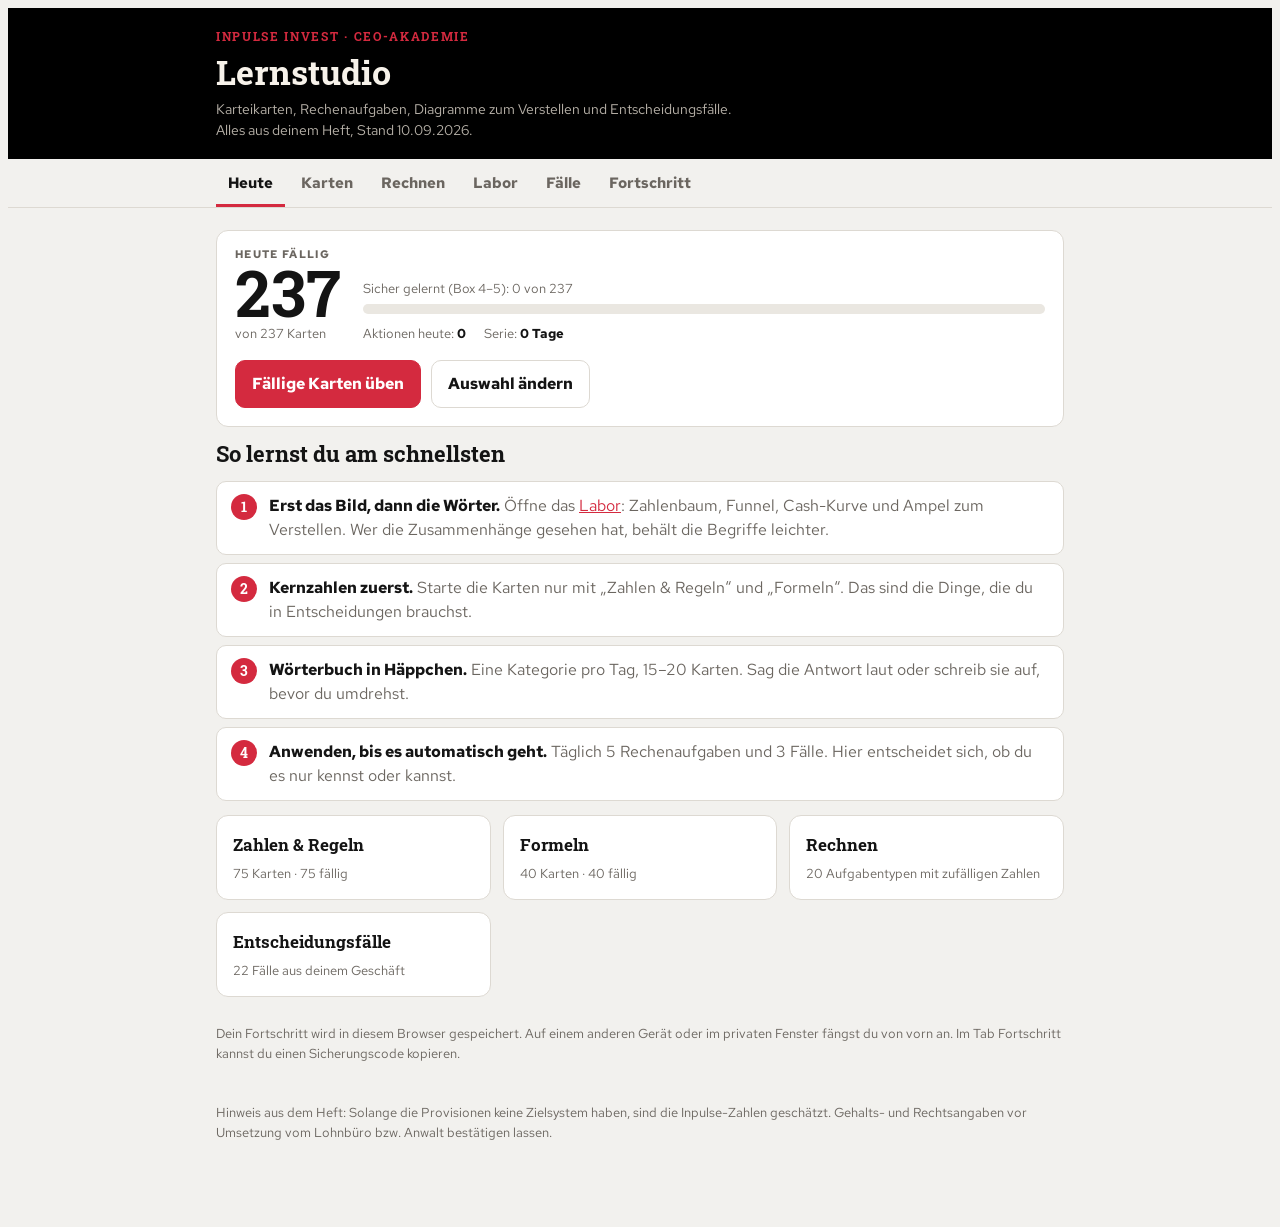
==== ceo-akademie-lernen/index.html @ afb80141 "CEO-Akademie: interaktives Lernstudio (Karteikarten, Rechentrainer, Labor, Fälle) Co-Authored-By: Cl" ====
<!doctype html><html lang="de"><head><meta charset="utf-8"><meta name="viewport" content="width=device-width,initial-scale=1,viewport-fit=cover"></head><body><title>CEO-Akademie Lernstudio</title>
<link rel="preconnect" href="https://fonts.googleapis.com">
<link rel="preconnect" href="https://fonts.gstatic.com" crossorigin>
<link rel="stylesheet" href="https://fonts.googleapis.com/css2?family=Red+Hat+Text:wght@400;500;700&family=Roboto+Slab:wght@600;700&family=JetBrains+Mono:wght@500&display=swap">
<style>
/* Layout: schwarzer Kopf wie das Heft, darunter eine klebende Tab-Leiste und eine schmale Arbeitsspalte; alles Lernen passiert in Karten, Rechenfeldern und Diagrammen. */
:root{
  --bg:#F2F1EE; --card:#FFFFFF; --ink:#141414; --mute:#6B6660; --line:#DDD9D2; --soft:#EAE7E1;
  --accent:#D42A3F; --on-accent:#FFFFFF;
  --good:#1E8A4B; --warn:#B27300; --bad:#C62828;
  --hdr:#000000; --hdr-ink:#F7F2EA;
  --c-a:#1B8A8F; --c-b:#7A5BC7; --c-c:#2F6FD0; --c-d:#D1731B; --c-e:#3E9B4F; --c-f:#B83280; --c-g:#A8841A; --c-h:#D42A3F;
  --display:"Roboto Slab",Georgia,serif; --body:"Red Hat Text",system-ui,-apple-system,"Segoe UI",sans-serif; --mono:"JetBrains Mono",ui-monospace,Menlo,Consolas,monospace;
}
@media (prefers-color-scheme:dark){:root:not([data-theme="light"]){
  --bg:#0E0E0F; --card:#1A1A1C; --ink:#F2EFEA; --mute:#A39D95; --line:#2F2E2C; --soft:#252523;
  --accent:#F0495C; --on-accent:#14080A; --good:#4CC983; --warn:#E3AE45; --bad:#F37070;
  --c-a:#4FC3C8; --c-b:#A48BEA; --c-c:#6C9EF0; --c-d:#EE9A4A; --c-e:#6FCB80; --c-f:#E067AE; --c-g:#D9B445; --c-h:#F0495C; color-scheme:dark}}
:root[data-theme="dark"]{
  --bg:#0E0E0F; --card:#1A1A1C; --ink:#F2EFEA; --mute:#A39D95; --line:#2F2E2C; --soft:#252523;
  --accent:#F0495C; --on-accent:#14080A; --good:#4CC983; --warn:#E3AE45; --bad:#F37070;
  --c-a:#4FC3C8; --c-b:#A48BEA; --c-c:#6C9EF0; --c-d:#EE9A4A; --c-e:#6FCB80; --c-f:#E067AE; --c-g:#D9B445; --c-h:#F0495C; color-scheme:dark}
*{box-sizing:border-box}
body{background:var(--bg);color:var(--ink);font:400 16px/1.5 var(--body);padding-inline:0}
button,input,select,textarea{font:inherit;color:inherit}
h1,h2,h3{font-family:var(--display);text-wrap:balance;margin:0;line-height:1.2}
.wrap{width:100%;max-width:880px;margin-inline:auto;padding-inline:16px}
header.top{background:var(--hdr);color:var(--hdr-ink);padding-block:22px 18px}
.eyebrow{font:700 12px/1 var(--display);letter-spacing:.14em;text-transform:uppercase;color:var(--accent)}
header.top h1{font-size:clamp(24px,5vw,34px);margin-top:10px;color:var(--hdr-ink)}
header.top p{margin:6px 0 0;color:#B9B3AA;font-size:14px;max-width:60ch}
nav.tabs{position:sticky;top:env(safe-area-inset-top,0px);z-index:5;background:var(--bg);border-bottom:1px solid var(--line)}
nav.tabs .wrap{display:flex;gap:4px;overflow-x:auto;scrollbar-width:none}
nav.tabs button{flex:0 0 auto;background:none;border:0;border-bottom:3px solid transparent;padding:13px 12px 10px;font-weight:700;font-size:15px;color:var(--mute);cursor:pointer}
nav.tabs button[aria-current="true"]{color:var(--ink);border-bottom-color:var(--accent)}
nav.tabs button:hover{color:var(--ink)}
main{padding-block:22px 64px;min-height:60vh}
:focus-visible{outline:3px solid var(--accent);outline-offset:2px;border-radius:6px}
.sec{display:flex;flex-direction:column;gap:14px}
.row{display:flex;flex-wrap:wrap;gap:10px;align-items:center}
.grow{flex:1 1 0;min-width:0}
.card{background:var(--card);border:1px solid var(--line);border-radius:12px;padding:18px}
.card.flat{background:transparent}
.h2{font-size:22px}.h3{font-size:17px}
.mute{color:var(--mute)} .small{font-size:13px}
.lbl{font:700 11px/1 var(--body);letter-spacing:.12em;text-transform:uppercase;color:var(--mute)}
.btn{border:1px solid var(--line);background:var(--card);border-radius:10px;padding:11px 16px;font-weight:700;cursor:pointer;min-height:44px}
.btn:hover{border-color:var(--ink)}
.btn.pri{background:var(--accent);border-color:var(--accent);color:var(--on-accent)}
.btn.pri:hover{filter:brightness(1.06)}
.btn.sm{padding:7px 12px;min-height:36px;font-size:14px}
.btn[disabled]{opacity:.45;cursor:not-allowed}
.chip{border:1.5px solid var(--line);background:var(--card);border-radius:999px;padding:6px 12px;font-size:14px;font-weight:500;cursor:pointer;display:inline-flex;gap:8px;align-items:center}
.chip[aria-pressed="true"]{border-color:var(--cat,var(--ink));background:color-mix(in srgb,var(--cat,var(--ink)) 13%,var(--card));font-weight:700}
.chip .dot{width:10px;height:10px;border-radius:50%;background:var(--cat,var(--mute))}
.chip small{color:var(--mute);font-weight:500}
.grid2{display:grid;grid-template-columns:repeat(auto-fit,minmax(240px,1fr));gap:12px}
.tile{display:flex;flex-direction:column;gap:6px;text-align:left;cursor:pointer;background:var(--card);border:1px solid var(--line);border-radius:12px;padding:16px}
.tile:hover{border-color:var(--ink)}
.tile b{font-family:var(--display);font-size:17px}
.big{font:700 clamp(40px,10vw,64px)/1 var(--display);font-variant-numeric:tabular-nums}
.bar{height:10px;border-radius:99px;background:var(--soft);overflow:hidden;display:flex}
.bar i{display:block;height:100%}
.pill{font:700 12px/1 var(--body);padding:5px 9px;border-radius:99px;background:color-mix(in srgb,var(--cat,var(--mute)) 16%,var(--card));color:var(--ink);border:1px solid color-mix(in srgb,var(--cat,var(--mute)) 55%,var(--card))}
.ok{color:var(--good)}.no{color:var(--bad)}.wa{color:var(--warn)}
/* Karteikarte */
.fc{--cat:var(--c-a);background:var(--card);border:1px solid var(--line);border-top:6px solid var(--cat);border-radius:12px;padding:20px 20px 22px;min-height:290px;display:flex;flex-direction:column;gap:14px;cursor:pointer;user-select:none}
.fc .front{font:700 clamp(24px,5.5vw,34px)/1.2 var(--display);text-wrap:balance;overflow-wrap:anywhere}
.fc .sub{color:var(--mute);font-size:14px;margin-top:-6px}
.fc .back{border-top:2px dashed var(--line);padding-top:14px;font-size:18px;overflow-wrap:anywhere}
.fc .back.mono{font-family:var(--mono);font-size:16px;line-height:1.7}
.fc .hint{margin-top:auto;color:var(--mute);font-size:13px}
.rate{display:grid;grid-template-columns:repeat(3,1fr);gap:10px}
.rate .btn{border-width:2px}
.rate .again{border-color:var(--bad)}.rate .hard{border-color:var(--warn)}.rate .good{border-color:var(--good)}
/* Rechnen */
.qbox{font-size:18px}
.ans{display:flex;gap:10px;flex-wrap:wrap}
.ans input{flex:1 1 140px;min-width:0;font:700 22px var(--mono);padding:10px 14px;border:2px solid var(--line);border-radius:10px;background:var(--card)}
.ans input:focus{border-color:var(--accent);outline:none}
.fb{border-radius:10px;padding:14px 16px;border:1.5px solid var(--line);background:var(--soft)}
.fb.good{border-color:var(--good)}.fb.bad{border-color:var(--bad)}
.steps{margin:8px 0 0;padding-left:20px;font-family:var(--mono);font-size:14px}
/* Labor */
.sl{display:grid;grid-template-columns:1fr auto;gap:2px 10px;align-items:baseline}
.sl .sl-l{font-size:14px;color:var(--mute)} .sl output{font:700 15px var(--mono)}
.sl input{grid-column:1/-1;width:100%;accent-color:var(--accent)}
.sliders{display:grid;grid-template-columns:repeat(auto-fit,minmax(220px,1fr));gap:14px 22px}
.frow{display:grid;grid-template-columns:110px 1fr;gap:10px;align-items:center;font-size:14px}
.frow .tr{background:var(--soft);border-radius:6px;height:30px;position:relative}
.frow .tr i{position:absolute;inset:0 auto 0 0;border-radius:6px;background:var(--accent);min-width:3px}
.frow .tr b{position:absolute;right:8px;top:50%;transform:translateY(-50%);font:700 14px var(--mono)}
.frow .tr b.in{color:var(--on-accent);right:auto;left:8px}
svg text{font-family:var(--body)}
.ax{fill:var(--mute);font-size:13px}.axb{fill:var(--ink);font-size:12px;font-weight:700}
.tree,.tree ul{list-style:none;margin:0;padding-left:18px;border-left:2px solid var(--line)}
.tree{border-left:0;padding-left:0}
.tree li{margin:8px 0}
.node{border:1.5px solid var(--line);background:var(--card);border-radius:8px;padding:6px 10px;font-weight:700;font-size:14px;cursor:pointer;text-align:left}
.node:hover,.node[aria-pressed="true"]{border-color:var(--accent)}
.node[aria-pressed="true"]{background:color-mix(in srgb,var(--accent) 12%,var(--card))}
.node small{color:var(--mute);font-weight:500}
.zones{position:relative;height:44px;border-radius:8px;overflow:hidden;display:flex}
.zones i{display:block;height:100%}
.mark{position:absolute;top:-4px;bottom:-4px;width:4px;background:var(--ink);border-radius:2px;transition:left .15s}
.scale{position:relative;height:20px;font-size:12px;color:var(--mute)}
.scale span{position:absolute;transform:translateX(-50%);white-space:nowrap}
.light{display:inline-flex;align-items:center;gap:8px;font:700 18px var(--display)}
.light i{width:18px;height:18px;border-radius:50%;display:inline-block}
.opt{display:block;width:100%;text-align:left;margin:0 0 8px;padding:12px 14px;border:2px solid var(--line);background:var(--card);border-radius:10px;cursor:pointer;font-size:16px}
.opt:hover{border-color:var(--ink)}
.opt.right{border-color:var(--good);background:color-mix(in srgb,var(--good) 12%,var(--card))}
.opt.wrong{border-color:var(--bad);background:color-mix(in srgb,var(--bad) 10%,var(--card))}
textarea{width:100%;min-height:90px;border:2px solid var(--line);border-radius:10px;padding:10px;background:var(--card);font:13px var(--mono)}
.path{counter-reset:p;list-style:none;margin:0;padding:0;display:flex;flex-direction:column;gap:8px}
.path li{display:flex;gap:12px;align-items:flex-start;padding:12px 14px;background:var(--card);border:1px solid var(--line);border-radius:10px}
.path li::before{counter-increment:p;content:counter(p);flex:0 0 26px;height:26px;border-radius:50%;background:var(--accent);color:var(--on-accent);font:700 14px/26px var(--display);text-align:center}
.tbl{overflow-x:auto}
table.t{border-collapse:collapse;font-size:14px;min-width:420px;width:100%}
table.t th{background:var(--hdr);color:var(--hdr-ink);text-align:left;padding:8px 10px}
table.t td{padding:8px 10px;border-bottom:1px solid var(--line);font-variant-numeric:tabular-nums}
@media (max-width:480px){.frow{grid-template-columns:84px 1fr}.rate .btn{padding-inline:6px;font-size:14px}}
@media (prefers-reduced-motion:reduce){*{transition:none!important}}
</style>

<header class="top"><div class="wrap">
  <div class="eyebrow">Inpulse Invest · CEO-Akademie</div>
  <h1>Lernstudio</h1>
  <p>Karteikarten, Rechenaufgaben, Diagramme zum Verstellen und Entscheidungsfälle. Alles aus deinem Heft, Stand 10.09.2026.</p>
</div></header>
<nav class="tabs" aria-label="Bereiche"><div class="wrap" id="tabs"></div></nav>
<main><div class="wrap" id="view"></div></main>

<script id="data">
/* ---------- Hilfsfunktionen ---------- */
const esc=s=>String(s).replace(/&/g,"&amp;").replace(/</g,"&lt;").replace(/>/g,"&gt;");
const rich=s=>esc(s).replace(/\n/g,"<br>");
const nf=(x,d=0)=>Number(x).toLocaleString("de-DE",{minimumFractionDigits:d,maximumFractionDigits:d});
const eur=x=>nf(x,0)+" €";
const R=(a,b,s=1)=>a+s*Math.floor(Math.random()*Math.floor((b-a)/s+1));
const pick=a=>a[Math.floor(Math.random()*a.length)];
const shuffle=a=>{a=a.slice();for(let i=a.length-1;i>0;i--){const j=Math.floor(Math.random()*(i+1));[a[i],a[j]]=[a[j],a[i]]}return a};

/* ---------- Kategorien ---------- */
const CATS={
  A:{n:"Geld & Gewinn",c:"--c-a",dict:true},B:{n:"Kunden & Marketing",c:"--c-b",dict:true},C:{n:"Vertrieb",c:"--c-c",dict:true},
  D:{n:"Team & Personal",c:"--c-d",dict:true},E:{n:"Führung & Steuerung",c:"--c-e",dict:true},F:{n:"Branche & Recht",c:"--c-f",dict:true},
  G:{n:"Formeln",c:"--c-g"},H:{n:"Zahlen & Regeln",c:"--c-h"}
};

/* ---------- Karten: [Begriff, Zusatz, Erklärung, Baustein] ---------- */
const T={
A:[
["Umsatz","Revenue","Alles Geld, das für verkaufte Leistungen reinkommt, bevor irgendwas abgezogen wird.","02"],
["Innenprovision / Innenumsatz","","Die Provision, die der Bauträger oder die Plattform an Inpulse zahlt. Meist ca. 8 % vom Kaufpreis, minimal ca. 6 %. Bei 150.000 € Kaufpreis und 8 % = 12.000 €.",""],
["Courtage","","Provision aus Versicherungen (Abschluss- und Bestandscourtage).",""],
["Umsatz für die Firma (UfF)","","Innenumsatz minus die Provision, die du dem Berater zahlst. Das ist das Geld, mit dem die Firma arbeitet. Deine Ampel misst genau diese Zahl.","05"],
["Kosten, fix","","Kosten, die jeden Monat gleich anfallen, egal ob du verkaufst: Miete, Gehälter, Tools.","02"],
["Kosten, variabel","","Kosten, die nur anfallen, wenn du verkaufst, und mit jedem Verkauf wachsen: Berater-Provision, Stornoreserve, Leadkosten.","02"],
["Deckungsbeitrag (DB)","Contribution Margin","Umsatz minus variable Kosten. Das Geld, das die Fixkosten „deckt“. Erst was danach übrig bleibt, ist Gewinn.","02"],
["DB-Quote / Marge","","Wie viel Prozent vom Umsatz nach den variablen Kosten bleibt. 9.000 € von 12.000 € = 75 %.",""],
["Rohertrag / Rohmarge","Gross Profit / Gross Margin","Fast dasselbe wie Deckungsbeitrag: Umsatz minus direkte Kosten. Bei dir: Innenumsatz minus Berateranteil (minus Storno bei Versicherung).",""],
["Gewinn","Profit","Was nach allen Kosten übrig bleibt. Steht auf dem Papier, heißt aber nicht, dass das Geld schon auf dem Konto ist.",""],
["EBITDA","","Gewinn vor Zinsen, Steuern und Abschreibungen. Die „operative“ Gewinnzahl, mit der Firmen verglichen und bewertet werden.","07"],
["Cash / Liquidität","","Das Geld, das wirklich verfügbar ist. Firmen gehen nicht an fehlendem Gewinn pleite, sondern an fehlendem Cash.",""],
["Cashflow","","Wie viel Geld in einem Zeitraum rein- und rausgeflossen ist.",""],
["Break-even","","Der Punkt, an dem die Einnahmen genau die Kosten decken. Ab hier verdienst du Geld.","02"],
["Burn / Burn-Rate","","Wie viel Geld du pro Monat mehr ausgibst als reinkommt.",""],
["Runway","","Wie viele Monate dein Geld noch reicht: Cash ÷ Burn. Deine Regel: unter 6 Monaten = Stopp.","07"],
["Stornoreserve","","Geld, das du zurücklegst, weil Versicherungsprovisionen bei Kündigung zurückgefordert werden können (10 %). Bei Immobilien laut aktuellem Stand keine.",""],
["Stornohaftung","","Zeitraum, in dem eine Versicherung Provision zurückholen kann, wenn der Kunde kündigt.",""],
["Working Capital / DSO","Days Sales Outstanding","Geld, das in offenen Forderungen „festhängt“. DSO = wie viele Tage du im Schnitt auf dein Geld wartest.","07"],
["Liquiditätsplan","","Wochen-Tabelle: Was kommt wann rein, was geht wann raus, wie viel ist am Ende da.","07"],
["Budget","","Der Plan fürs Jahr: geplante Umsätze und Kosten pro Monat.",""],
["Forecast","","Die aktuelle Prognose: Was passiert realistisch, wenn es so weiterläuft?",""],
["Plan-Ist-Vergleich","","Plan gegen Wirklichkeit legen und die Abweichungen erklären.",""],
["Operating Leverage","","Hohe Fixkosten + niedrige variable Kosten: Jeder Mehr-Euro Umsatz landet fast komplett im Gewinn, jeder fehlende Euro auch im Verlust.",""],
["Multiple","","Faktor, mit dem der Gewinn (meist EBITDA) multipliziert wird, um den Firmenwert zu schätzen.",""]],
B:[
["Lead","","Ein Kontakt, der Interesse gezeigt hat (z. B. Formular ausgefüllt). Noch kein Kunde.",""],
["Qualifizierter Lead","","Ein Lead, der deine Kriterien erfüllt: erreichbar, passendes Einkommen, saubere SCHUFA.",""],
["CPL","Cost per Lead","Werbekosten ÷ Anzahl Leads. Was ein Kontakt kostet.","03"],
["qCPL","","Werbekosten ÷ qualifizierte Leads. Die ehrlichere Zahl, meist 2–3× so hoch wie der CPL.",""],
["CAC","Customer Acquisition Cost","Alle Kosten, um einen Kunden zu gewinnen (Werbung, Setting, Tools) ÷ Anzahl neuer Kunden.","03"],
["Blended CAC","","CAC über alle Kanäle gemischt. Sieht meist besser aus, weil Empfehlungen gratis sind.",""],
["LTV","Lifetime Value, CLV","Wie viel Umsatz ein Kunde über die ganze Beziehung bringt: erster Abschluss + weitere Verträge + Empfehlungen.","03"],
["LTGP","Lifetime Gross Profit","LTV minus variable Kosten (Berateranteil, Storno). Was dir von einem Kunden wirklich bleibt.",""],
["LTGP:CAC","","Wie oft ein Kunde seine Gewinnungskosten zurückbringt. 3,0x = für 1 € Werbung kommen 3 € Rohertrag zurück. Deine Regel: unter 1,5x nicht skalieren.",""],
["Payback / CAC-Payback","","Wie lange es dauert, bis das Geld für einen Kunden zurück ist.","03"],
["AOV / Ticket","","Durchschnittlicher Umsatz pro Abschluss.",""],
["Cross-Sell","","Einem bestehenden Kunden ein weiteres Produkt verkaufen (Immobilie → BU). Fast ohne CAC.",""],
["Kohorte","","Eine Kundengruppe aus demselben Zeitraum (z. B. alle Kunden aus Q1). Zeigt, ob Kunden über die Zeit besser oder schlechter werden.",""],
["CTR","Click-Through-Rate","Wie viel Prozent der Leute, die die Werbung sehen, draufklicken.",""],
["CPM","","Kosten für 1.000 Werbeeinblendungen.",""],
["Frequenz","","Wie oft dieselbe Person deine Werbung im Schnitt gesehen hat.",""],
["ROAS / POAS","","Umsatz (ROAS) bzw. Gewinn (POAS) pro 1 € Werbung.",""],
["NPS","Net Promoter Score","Kundenzufriedenheit: „Wie wahrscheinlich empfiehlst du uns weiter, 0–10?“",""],
["Double-Opt-In","","Der Kontakt bestätigt seine Einwilligung zweimal (z. B. per Mail-Link). Pflicht vor Werbe-Mails.",""]],
C:[
["Funnel","Trichter","Der Weg vom Lead zum Kunden. Auf jeder Stufe fallen Leute raus.","04"],
["Terminquote","","Wie viel Prozent der Leads einen Termin vereinbaren.",""],
["Show-Rate","","Wie viel Prozent der vereinbarten Termine wirklich erscheinen.",""],
["Abschlussquote","Close Rate","Wie viel Prozent der geführten Gespräche zum Abschluss führen.",""],
["Speed-to-Lead","","Zeit vom Lead-Eingang bis zum ersten Anruf. Ziel: unter 5 Minuten.",""],
["Pipeline","","Alle offenen Verkaufschancen mit Stufe und Wert.",""],
["Opportunity / Deal","","Eine konkrete Verkaufschance in der Pipeline.",""],
["Gewichtete Pipeline","","Jeder Deal-Wert × Wahrscheinlichkeit, dass er kommt. Realistischer als die Summe.",""],
["Pipeline Coverage","","Wie viel offene Pipeline du im Verhältnis zum Ziel hast (Faustregel 3×).",""],
["Win-Rate","","Gewonnene ÷ alle entschiedenen Deals.",""],
["Sales-Cycle","","Wie viele Tage ein Deal im Schnitt vom ersten Kontakt bis zum Abschluss braucht.",""],
["Sales Velocity","","Wie viel Euro pro Tag durch die Pipeline fließen.","04"],
["Reverse Funnel","Rückwärtsplanung","Vom Umsatzziel rückwärts rechnen, wie viele Abschlüsse, Termine, Leads und wie viel Budget du brauchst.",""],
["Lost Reason","","Pflicht-Grund, warum ein Deal verloren ging. Zeigt, welcher Einwand dich am meisten kostet.",""],
["Stale Deal","","Ein Deal, der seit Wochen nicht bewegt wurde. Wird geschlossen, damit die Pipeline ehrlich bleibt.",""],
["SC1 / SC2","","Sales Call 1 (Bedarfsanalyse) und Sales Call 2 (Konzept + Abschluss).",""],
["Talk-Ratio","","Wie viel Prozent der Gesprächszeit der Berater redet. Im Erstgespräch Ziel 30–43 %.",""],
["Setter / Closer","","Setter legt Termine, Closer schließt ab. Bei Inpulse: keine Setter, jeder macht beides.",""]],
D:[
["Netto / Brutto / AG-Kosten","","Netto = was der Mitarbeiter bekommt. Brutto = vor Steuern und seinen Abgaben. AG-Kosten = Brutto plus der Arbeitgeberanteil (~21 %). Du denkst netto, du zahlst AG-Kosten.","05"],
["AG-Anteil Sozialversicherung","","Was du als Arbeitgeber zusätzlich zum Brutto für Rente, Kranken-, Pflege-, Arbeitslosen- und Unfallversicherung zahlst (grob 20–21 %).",""],
["Sachkosten pro Kopf","","Arbeitsplatz, Tools, Telefon, Hardware pro Mitarbeiter. Bei dir ca. 1.380 € im Monat.",""],
["Break-even pro Kopf","","Wie viel „Umsatz für die Firma“ ein Mitarbeiter bringen muss, damit er seine Kosten deckt.",""],
["TTP","Time-to-Productivity, Ramp","Wie lange ein neuer Mitarbeiter braucht, bis er voll produktiv ist.","05"],
["Ramp-Kosten","","Das Geld, das du in der Anlaufzeit drauflegst, bevor er sich trägt.",""],
["Hiring-Payback","","Nach wie vielen Monaten sich eine Einstellung komplett bezahlt gemacht hat.",""],
["Cash-Payback pro Kopf","","Dasselbe, aber gerechnet mit dem Tag, an dem die Provision wirklich auf dem Konto ist.",""],
["Kapazität / Auslastung","","Wie viele Gespräche ein Berater schaffen kann und wie viel davon er nutzt.",""],
["FTE","Full Time Equivalent","Vollzeitstelle. Zwei Halbtagskräfte = 1 FTE.",""],
["Umsatz pro Kopf","","Jahresumsatz ÷ FTE. Wichtigste Effizienzzahl eines Teams.",""],
["Ampel","","Grün/Gelb/Rot-Bewertung pro Mitarbeiter nach festen Umsatzschwellen.","06"],
["Grün-Quote","","Wie viel Prozent deiner Berater grün sind. Ziel ≥ 60 %. Das Team skaliert über diese Zahl, nicht über Köpfe.",""],
["Freigabe","","Die Prüfung am Ende der Probezeit. Wer nicht besteht, spricht nicht mit echten Kunden.",""],
["Probezeit","","Die ersten Monate, in denen beide Seiten leichter trennen können. Bei dir: 3 Monate ohne Titel mit eigener Ampel.",""],
["Onboarding","","Die strukturierte Einarbeitung neuer Mitarbeiter (30/60/90 Tage).",""],
["Cost per Hire","","Was eine erfolgreiche Einstellung kostet (Anzeigen + Zeit ÷ Einstellungen).",""],
["Vollkosten","Fully Loaded Cost","Alles zusammen, was ein Mitarbeiter pro Monat kostet: AG-Kosten + Sachkosten + deine Führungszeit + anteilige Recruitingkosten.",""],
["Fixum","","Das feste Monatsgehalt, unabhängig vom Umsatz.",""],
["Provisionsvorschuss / Provisionskonto","","Das Fixum wird mit späteren Provisionen verrechnet. Erst wenn die Provisionen das Fixum übersteigen, gibt es mehr Geld.","06"],
["Time-to-Hire","","Tage von der Stellenausschreibung bis zum Vertrag.",""],
["Mis-hire","","Fehleinstellung: jemand, von dem du dich in der Probezeit trennst.",""],
["Fluktuation / Retention","","Wie viele Mitarbeiter gehen (Fluktuation) bzw. bleiben (Retention) pro Jahr.",""],
["Quote (Quota)","","Das Umsatzziel eines Verkäufers.",""],
["OTE","On-Target-Earnings","Gesamtverdienst eines Verkäufers bei 100 % Zielerreichung.",""],
["Attainment","","Wie viel Prozent seines Ziels jemand erreicht hat.",""],
["Override","","Zusätzliche Provision für eine Führungskraft auf den Umsatz ihres Teams.",""],
["Agenturinhaber","","Oberste Stufe: eigener Standort, eigenes Team, Override.","06"],
["Führungsspanne","","Wie viele Leute eine Führungskraft gut führen kann (Vertrieb: ca. 6–10).",""],
["Scorecard (Hiring)","","Vor der Einstellung aufgeschrieben: Welche messbaren Ergebnisse muss die Person nach 6–12 Monaten liefern?",""],
["Who-Methode / Topgrading","","Strukturierte Interview-Methode, die Fehleinstellungen stark senkt.",""],
["DISG","","Persönlichkeitsmodell: Rot (dominant), Gelb (initiativ), Grün (stetig), Blau (gewissenhaft). Du: Rot-Gelb.",""],
["Scheinselbständigkeit","","Wenn jemand als „Selbständiger“ läuft, aber wie ein Angestellter arbeitet. Teuer und rechtlich riskant.",""],
["Mindestlohn","","Gesetzlich garantierter Stundenlohn. Das Fixum muss ihn immer abdecken, egal wie die Provision läuft.",""]],
E:[
["KPI","Key Performance Indicator","Eine Kennzahl, mit der du steuerst.",""],
["Frühindikator / Spätindikator","Leading / Lagging","Früh = zeigt, was kommt (Termine). Spät = zeigt, was war (Umsatz).",""],
["Scorecard (Firma)","","5–15 Zahlen, die jede Woche angeschaut werden, jede mit Ziel und Besitzer.","08"],
["North Star","","Die eine Zahl, die am besten zeigt, ob das Geschäft gesund wächst.",""],
["OKR","","Objective (Ziel in Worten) + Key Results (2–4 messbare Ergebnisse).",""],
["EOS","","Führungssystem für kleine und mittlere Firmen: Vision, Scorecard, Quartalsziele, Wochenmeeting.",""],
["Rock","","Ein Quartalsziel in EOS (3–7 pro Person).",""],
["L10-Meeting","","Wöchentliches 90-Minuten-Führungsmeeting mit fester Agenda.",""],
["IDS","","Identify, Discuss, Solve: Problem benennen, besprechen, lösen.",""],
["Accountability Chart","","Organigramm, das zeigt, wer wofür verantwortlich ist. Jede Funktion genau ein Name.",""],
["RACI","","Wer macht (R), wer entscheidet (A), wer wird gefragt (C), wer informiert (I).",""],
["SOP","Standard Operating Procedure","Schriftliche Schritt-für-Schritt-Anleitung für einen Prozess.",""],
["1:1","","Regelmäßiges Einzelgespräch Führungskraft–Mitarbeiter.",""],
["QBR","Quarterly Business Review","Quartalsrückblick und -planung.",""],
["Management by Exception","","Nur besprechen, was vom Plan abweicht. Alles Grüne wird nicht diskutiert.",""]],
F:[
["Tippgeber","","Darf nur Kontaktdaten mit Einwilligung weitergeben, keine Beratung, keine Produktempfehlung. Dein Status, bis die Erlaubnis da ist.",""],
["§34c GewO","","Erlaubnis für Makler, u. a. Immobilien-/Wohnungsvermittlung.",""],
["§34d GewO","","Erlaubnis für Versicherungsvermittlung.",""],
["§34f / §34i GewO","","Erlaubnis für Finanzanlagen (f) bzw. Immobiliardarlehen/Baufinanzierung (i).",""],
["DSGVO Art. 22","","Keine vollautomatische Ablehnung von Leads oder Bewerbern. Immer prüft ein Mensch.",""],
["IHK-Antrag","","Die Erlaubnis wird bei der IHK beantragt. Eine GmbH braucht einen eigenen Antrag.",""],
["Kaufpreis (KP)","","Preis der Wohnung. Provisionen werden oft in % vom KP angegeben.",""],
["Innenprovision offenlegen","","Über 15 % Innenprovision muss dem Kunden offengelegt werden (BGH).",""],
["UWG","","Gesetz gegen unlauteren Wettbewerb: keine Renditeversprechen in Werbung, keine unbelegten Verdienstzahlen in Stellenanzeigen.",""],
["Befristeter Vertrag (§14 TzBfG)","","Arbeitsvertrag mit Enddatum. Die saubere Form für deine Probezeit statt „Praktikum“.",""],
["AfA","","Abschreibung: Steuerlicher Wertverlust einer Immobilie. Neubau oft degressiv, Bestand linear.",""]]
};
/* Formeln und Regeln: [Frage, Antwort, Baustein] */
const F_=[
["Gewinn","Umsatz − Kosten","02"],["Deckungsbeitrag (DB)","Umsatz − variable Kosten","02"],["DB-Quote","DB ÷ Umsatz","02"],
["Umsatz für die Firma (UfF)","Innenumsatz − Berater-Provision","05"],["Break-even in Deals","Fixkosten ÷ DB pro Deal","02"],["Break-even in €","Fixkosten ÷ DB-Quote","02"],
["Veränderung in %","(neu − alt) ÷ alt × 100","02"],["CPL / qCPL","Adspend ÷ Leads  bzw.  Adspend ÷ qualifizierte Leads","03"],["CAC","Alle Akquisekosten ÷ Neukunden","03"],
["CAC aus dem Funnel","CPL ÷ (Terminquote × Show-Rate × Abschlussquote)","03"],
["LTV im Finanzvertrieb","Erstprovision + Bestand + Cross-Sell + Empfehlung − Storno","03"],["LTGP","LTV − variable Kosten (Berateranteil + Storno + Abwicklung)","03"],
["LTGP:CAC","LTGP ÷ CAC","03"],["CAC-Payback","CAC ÷ Rohertrag pro Kunde pro Monat","03"],["DB pro Engpassstunde","DB ÷ Beraterstunden (Produkte danach sortieren)","03"],
["Kunden aus dem Funnel","Leads × Terminquote × Show-Rate × Abschlussquote","04"],["Win-Rate","Gewonnen ÷ (Gewonnen + Verloren)","04"],
["Gewichtete Pipeline","Σ (Deal-Wert × Wahrscheinlichkeit der Stufe)","04"],["Pipeline Coverage","Ungewichtete Pipeline ÷ Umsatzziel (≈ 3x)","04"],
["Sales Velocity","(Opportunities × Win-Rate × Ø Deal-Wert) ÷ Sales-Cycle in Tagen","04"],
["Reverse Funnel","Ziel ÷ Ø Provision = Abschlüsse\n÷ Abschlussquote = Gespräche\n÷ Show-Rate = Termine\n÷ Terminquote = Leads\n× CPL = Budget","04"],
["Forecast-Genauigkeit","1 − |Ist − Forecast| ÷ Forecast","04"],["AG-Kosten","Brutto × ~1,21","05"],
["Vollkosten pro Monat","AG-Kosten + Sachkosten (1.380 €) + Führungszeit + Recruiting anteilig","05"],["Break-even pro Kopf","Vollkosten ÷ UfF pro Deal","05"],
["DB pro Kopf","UfF − Vollkosten","05"],["Kosten einer Fehleinstellung","Recruiting + Vollkosten × Monate bis Trennung + Führungszeit","05"],
["Benötigte Bewerbungen","Einstellungen ÷ (Bewerbung→Angebot × Angebot→Start × Freigabe-Quote)","06"],
["Cost per Hire","(Anzeigen + deine Zeit) ÷ erfolgreiche Einstellungen","06"],["Peter-Anteil","Peters Umsatz ÷ Gesamtumsatz (Ziel < 30 %)","05"],
["Umsatz pro Kopf","Jahres-UfF ÷ FTE","05"],["EBITDA","Umsatz − variable Kosten − Fixkosten (vor Zinsen, Steuern, Abschreibungen)","07"],
["Sicherheitsabstand","(Ist-Umsatz − Break-even-Umsatz) ÷ Ist-Umsatz","07"],["Net Burn","Monatliche Auszahlungen − monatliche Einzahlungen","07"],
["Runway","Liquide Mittel ÷ Net Burn (unter 6 Monate = Stopp)","07"],["DSO","Ø offene Forderungen ÷ Umsatz pro Tag","07"],
["Gebundenes Kapital","Umsatz pro Tag × DSO","07"],["Plan-Ist-Abweichung","(Ist − Plan) ÷ Plan","07"],["Firmenwert (grob)","EBITDA × Multiple","07"],["EBITDA-Marge","EBITDA ÷ Nettoumsatz","07"]];
const H_=[
["Runway-Regel","Unter 6 Monaten = STOPP (kein Adspend-Hike, kein Hire). Unter 3 Monaten: alle Tool-Abos über 100 € im Monat kündigen.","07"],
["LTGP:CAC: ab wann skalieren?","≥ 1,5x ist Pflicht vor jeder Skalierung, ab 3x gesund.","03"],
["LTGP:CAC in Stufen","< 1,0x vernichtet Geld → stoppen\n1,0–1,5x → nicht skalieren, reparieren\n1,5–3,0x → dünn, vorsichtig skalieren (+20 % alle 48–72 h)\n3,0–5,0x → gesund, skalieren\n> 5,0x → du investierst zu wenig","03"],
["Ziel für Speed-to-Lead","Unter 5 Minuten (Median). Rot bei über 15 Minuten.","04"],
["Ziel für die Show-Rate","≥ 75 %. Rot unter 60 %.","08"],
["Talk-Ratio im Erstgespräch","Ziel 30–43 %. Wer über 55 % redet, erzählt statt zu fragen.","06"],
["CAC-Ziele","Blended unter 450 €, Lead-Kanal unter 400 €, sonst Kanal pausieren. (Stand: 575 € blended, Lead-Kanal 1.703 €.)","03"],
["Ziel für den LTV","≥ 2.500 € über Cross-Sell und Bestandsreaktivierung (Stand: ≈ 1.115 €, Definition unklar).","03"],
["CAC-Payback bewerten","< 3 Monate exzellent · 3–6 Monate gut, braucht Puffer · > 6 Monate nur mit Kapital oder Kreditlinie.","03"],
["Pipeline Coverage: Faustregel","3×. Gewichtete Pipeline unter 2× des Monatsziels = rot.","04"],
["Stornoreserve","10 % jedes Innenumsatzes (Versicherung) auf ein separates Konto, nie für laufende Kosten antasten.","07"],
["Ziel Storno-Quote","Unter 10 %.","04"],
["Ziel Grün-Quote","≥ 60 % der Berater grün.","05"],
["Ziel Fehleinstellungsquote","Unter 15 % (Trennungen in der Probezeit).","05"],
["Ziel Retention Jahr 1","Über 70 % sind nach 12 Monaten noch da.","05"],
["Ziel Freigabe-Quote","≥ 50 % bestehen Probezeit und Freigabe.","05"],
["Ziel Zeit bis grün","≤ 4 Monate von Tag 1 bis zur ersten grünen Ampel.","05"],
["Peter-Anteil am Umsatz","Ziel unter 30 %, aktuell ca. 42 %, rot über 45 %.","05"],
["Führungsspanne bei dir","Vertrieb allgemein 6–10. Mit einem Begleittag pro Junior und Monat eher 4–5 Junioren pro Führungskraft.","05"],
["Ampel: Schwellen","Gemessen wird UfF, rollierend über 3 Monate. Boden (rot darunter) 25.000 € für alle. Grün ab 40.000 € Junior · 50.000 € Berater · 65.000 € Senior · 75.000 € Director.","06"],
["Ampel: Folgen","2× gelb in Folge → eine Stufe runter\n2× rot in Folge → Trennung\nAufstieg = 3 Monate grün auf der Schwelle der nächsten Stufe","06"],
["Probezeit-Ampel","Gelb / Grün ab (UfF pro Monat):\nMonat 1: 10.000 / 15.000 €\nMonat 2: 15.000 / 20.000 €\nMonat 3: 20.000 / 25.000 €","06"],
["Probezeit: Gelb in Monat 3","1 Monat Verlängerung. Grün in Monat 3 → Freigabe → Junior. Rot → der Vertrag endet mit der Befristung.","06"],
["Freigabe-Prüfung","A Kapitalanlage 40 % · B Versicherung 20 % · C Verkaufen 30 % · D Recht & Regeln 10 % (K.O.). Bestanden ab 80 %, Teil D muss zu 100 % sitzen.","06"],
["Berater-Anteil an der Innenprovision (Immobilie)","Junior 25 % · Berater 31 % · Senior 34 % · Director 37,5 %","05"],
["UfF pro Wohnung (150.000 € KP, 8 %)","Junior 9.000 € · Berater 8.280 € · Senior 7.920 € · Director 7.500 €","05"],
["Vollkosten je Stufe","Junior 6.265 € · Berater 7.000 € · Senior 8.680 € · Director 11.730 €","05"],
["Break-even je Stufe (Wohnungen pro Monat)","Junior 0,7 · Berater 0,85 · Senior 1,1 · Director 1,6","05"],
["Kette einer Wohnung","150.000 € Kaufpreis → 8 % = 12.000 € Innenprovision → Junior −3.000 € → 9.000 € UfF (75 %) → minus anteilige Fixkosten → Gewinn.","02"],
["Wohnung gegen Versicherung","1 Wohnung ≈ 10 Versicherungsabschlüsse für die Firma.","05"],
["Cash-Bedarf pro Junior","Ca. 27.500 € bis zum Cash-Payback (ca. Monat 7). Auf dem Papier rechnet er sich schon in Monat 3.","05"],
["Kosten einer Fehleinstellung (Junior)","Ca. 21.300 € (2.500 Recruiting + 3 × 6.265 Vollkosten), dazu Zeit und verbrannte Leads.","05"],
["Sachkosten und AG-Anteil","Sachkosten ca. 1.380 € pro Kopf und Monat. AG-Anteil ca. 21 % auf das Brutto.","05"],
["Wert deiner Stunde","Ca. 500 € eigener Umsatz. Für die Vollkosten wird Führungszeit mit 150 € pro Stunde angesetzt.","05"],
["Entscheidungs-Hierarchie","1 Recht → 2 Cash → 3 Unit Economics → 4 Wachstum → 5 Effizienz.","10"],
["Die 3 Fragen vor jeder Entscheidung","1) Welches Prinzip testet das? 2) Welche Zahl müsste sich ändern, damit wir zurückrollen? 3) Wer trägt die Verantwortung?","10"],
["Werbebudget erhöhen nur wenn …","LTGP:CAC des Kanals ≥ 1,5x über 4+ Wochen, Runway ≥ 6 Monate, schrittweise (+10–20 %).","10"],
["Kanal oder Produkt stoppen wenn …","DB II über 2 Monate negativ oder LTGP:CAC unter 1,0x.","10"],
["Beförderung nur wenn …","3 Monate grün auf der nächsten Stufe. Keine Ausnahmen.","10"],
["Mitarbeiter einstellen nur wenn …","Erlaubnis da · Vertrag geprüft · Onboarding steht · Cash-Bedarf bis Cash-Payback im Liquiditätsplan gedeckt · Objekte für ihn da.","10"],
["Tippgeber-Grenze","Keine Beratung, keine Produktempfehlung, keine produktbezogene Werbung im eigenen Namen, bis die Erlaubnis da ist. Gilt auch für Mitarbeiter.","10"],
["Denkregel 1","Was nicht gemessen wird, existiert nicht. Jede Zahl braucht Datum, Quelle und eine klare Definition.","00"],
["Denkregel 2","Durchschnitte lügen. Immer aufteilen: pro Kanal, pro Produkt, pro Person.","00"],
["Denkregel 3","Gewinn ist nicht Cash. Rekord-Umsätze und trotzdem kein Geld auf dem Konto, weil die Provision erst Monate später kommt.","00"],
["Denkregel 4","Frühindikatoren schlagen Spätindikatoren. Anwahlen, Termine und Shows zeigen die Zukunft und lassen sich diese Woche ändern.","00"],
["Denkregel 5","System vor Person. Wenn es nur läuft, weil du selbst verkaufst, hast du einen Job, kein Unternehmen.","00"],
["Die drei CAC-Varianten","Paid CAC (nur Werbung ÷ Neukunden aus Werbung) · Blended CAC (alle Kosten ÷ alle Neukunden) · Fully Loaded CAC (inkl. anteiliger Personalkosten, die ehrlichste Zahl).","03"],
["Diagnose bei LTGP:CAC unter 1,5x","CAC zu hoch → CPL, Terminquote, Show-Rate oder Abschlussquote prüfen.\nLTGP zu niedrig → Ticket, Storno, Berateranteil oder Cross-Sell prüfen.","03"],
["Gegenmittel bei niedriger Show-Rate","Reminder-Kette, Pre-Frame-Video, Termin unter 48 Stunden.","03"],
["Gegenmittel bei niedriger Terminquote","Speed-to-Lead unter 5 Minuten, Setter-Skript, mehr Anwahlversuche.","03"],
["Forecast-Kategorien","Commit (≥ 90 %, Kopf verwettet) · Best Case (Commit + Chancen ≥ 50 %) · Pipeline (alles andere).","04"],
["Die drei Finanzberichte","GuV (Haben wir Gewinn gemacht?) · Bilanz (Was besitzen und schulden wir?) · Liquiditätsplan (Reicht das Geld?).","07"],
["GuV von oben nach unten","Umsatz − Storno = Nettoumsatz − variable Kosten = DB I − direkte Fixkosten = DB II − Gemeinkosten = EBITDA − Abschreibungen = EBIT − Zinsen = EBT − Steuern = Jahresüberschuss.","07"],
["Die drei Szenarien","Base Case (Quoten bleiben) · Downside (−30 % Umsatz, Zahlungen 2 Monate später: überleben wir?) · Upside (+30 %: haben wir Kapazität und Cash?).","07"],
["Konten-Prinzip (Profit First)","1 Einnahmen · 2 Steuer-Rücklage · 3 Storno-Reserve (10 %) · 4 Betrieb · 5 Gewinn/Inhaber.","07"],
["Operating Rhythm","Daily Huddle 10 Min · 1:1 wöchentlich 30 Min · L10 wöchentlich 60–90 Min · Pipeline-Review 45 Min · Monats-Review 2 h · Quartals-Planung 1 Tag · Jahres-Strategie 2 Tage.","08"],
["L10-Agenda (90 Min)","Gute Nachricht 5 · Scorecard 5 · Rocks 5 · Schlagzeilen 5 · To-dos 5 · IDS 60 · Abschluss 5.","08"],
["Die 6 EOS-Komponenten","Vision · People · Data · Issues · Process · Traction.","08"],
["Die 4 Perspektiven der Balanced Scorecard","Finanzen · Kunden · Prozesse · Lernen & Entwicklung.","08"],
["Die 7 Delegationsstufen","1 Sagen · 2 Verkaufen · 3 Befragen · 4 Einigen · 5 Beraten · 6 Erkundigen · 7 Delegieren.","08"],
["Regeln für die Firmen-Scorecard","5–15 Zahlen, wöchentlich, überwiegend Frühindikatoren, jede mit Besitzer, Ziel und Ampelschwelle, 13 Wochen Verlauf sichtbar.","08"],
["Entwicklungsphasen","1 Gründer-Modus (1–3 Leute) · 2 Erstes Team (4–10) · 3 Management-Ebene (10–30) · 4 Organisation (30+). Du bist in Phase 1.","08"],
["Rechtliche Leitplanken Hiring","Keine unbezahlte Probewoche · kein „Praktikum“ (befristeter Vertrag §14 TzBfG) · kein Handelsvertreter-Modell · Verdienstzahlen nur mit belegtem Median (§16 UWG) · keine automatische Ablehnung (DSGVO Art. 22).","06"],
["Junior-Fixum und Mindestlohn","1.700 € netto bei 40 h liegt darunter. Lösung: 38 h und 2.550 € brutto, Verträge immer brutto.","05"],
["Stand Lead-Kanal","CAC 1.703 € (rot), LTGP:CAC 0,93x. Jeder Kunde über diesen Kanal kostet Geld.","03"],
["Satz 1","Eine Wohnung = ___ € Innenprovision, ___ € für die Firma.\n→ 12.000 € Innenprovision, 7.500–9.000 € für die Firma.","10"],
["Satz 2","Gewinn ist nicht ___ – Provision kommt Monate später.\n→ Cash.","10"],
["Satz 3","Runway unter ___ Monaten: Stopp.\n→ 6 Monaten.","10"],
["Satz 4","Kunden = Leads × ___ × ___ × ___.\n→ Terminquote × Show-Rate × Abschlussquote.","10"],
["Satz 5","Unter ___ LTGP:CAC wird nicht skaliert.\n→ 1,5x.","10"],
["Satz 6","Ein Junior kostet ca. ___ € im Monat und ca. ___ € Vorfinanzierung bis zum Cash-Payback.\n→ ca. 6.300 € und ca. 27.500 €.","10"],
["Satz 7","Das Team skaliert über die ___, nicht über Köpfe.\n→ Grün-Quote.","10"],
["Satz 8","___ vor Köpfen.\n→ Objekte.","10"],
["Satz 9","___ vor Rendite – die ___-Grenze ist die höchste Regel.\n→ Recht vor Rendite, Tippgeber-Grenze.","10"],
["Satz 10","Jede Zahl braucht ___, ___, ___ und einen ___.\n→ Datum, Quelle, Definition, Besitzer.","10"]
];
const CARDS=[];
for(const k of Object.keys(T))T[k].forEach((t,i)=>CARDS.push({id:k+i,cat:k,f:t[0],en:t[1],b:t[2],ref:t[3]}));
F_.forEach((t,i)=>CARDS.push({id:"G"+i,cat:"G",f:t[0],en:"",b:t[1],ref:t[2],mono:true}));
H_.forEach((t,i)=>{let b=t[1],f=t[0],en="";
  if(/^Satz \d+$/.test(f)){const p=b.split("\n→ ");en=f.replace("Satz","Merksatz");f=p[0];b=p[1]}
  CARDS.push({id:"H"+i,cat:"H",f,en,b,ref:t[2]})});

/* ---------- Rechenaufgaben ---------- */
const VERDICT=r=>r<1?"unter 1,0x: Kanal stoppen oder radikal umbauen":r<1.5?"1,0–1,5x: nicht skalieren, Funnel und Marge reparieren":r<3?"1,5–3,0x: funktioniert, aber dünn, vorsichtig skalieren":r<5?"3,0–5,0x: gesundes Geschäft, skalieren":"über 5,0x: sehr stark, du investierst eher zu wenig";
const STUFEN=[["Junior",6265,9000],["Berater",7000,8280],["Senior",8680,7920],["Director",11730,7500]];
const GENS=[
{id:"gewinn",g:"Geld",name:"Gewinn & DB-Quote",make(){
  const U=R(20,60,2)*1000,v=Math.round(U*R(20,40,5)/100/500)*500,F=R(8,20)*1000,DB=U-v;
  if(Math.random()<.5)return{q:`Umsatz ${eur(U)}, variable Kosten ${eur(v)}, Fixkosten ${eur(F)}. Wie hoch ist der <b>Gewinn</b>?`,unit:"€",ans:DB-F,steps:[`DB = ${eur(U)} − ${eur(v)} = ${eur(DB)}`,`Gewinn = ${eur(DB)} − ${eur(F)} = ${eur(DB-F)}`]};
  return{q:`Umsatz ${eur(U)}, variable Kosten ${eur(v)}. Wie hoch ist die <b>DB-Quote</b> in Prozent?`,unit:"%",ans:DB/U*100,abs:.15,steps:[`DB = ${eur(U)} − ${eur(v)} = ${eur(DB)}`,`DB-Quote = ${eur(DB)} ÷ ${eur(U)} = ${nf(DB/U*100,1)} %`]}}},
{id:"be",g:"Geld",name:"Break-even in Deals",make(){
  const F=R(15,40)*1000,d=pick([6000,7500,8280,9000]);
  return{q:`Fixkosten ${eur(F)} pro Monat, Deckungsbeitrag ${eur(d)} pro Deal. Wie viele Deals pro Monat brauchst du für den <b>Break-even</b>? (eine Nachkommastelle)`,unit:"Deals",ans:F/d,abs:.06,steps:[`Break-even = Fixkosten ÷ DB pro Deal`,`= ${eur(F)} ÷ ${eur(d)} = ${nf(F/d,1)} Deals`]}}},
{id:"cac",g:"Kunden",name:"CAC aus dem Funnel",make(){
  const cpl=R(20,60,5),tq=R(15,30,5),sh=R(60,80,5),cl=R(20,35,5),ch=tq*sh*cl/1e6,cac=cpl/ch;
  return{q:`CPL ${eur(cpl)}, Lead→Termin ${tq} %, Show-Rate ${sh} %, Abschlussquote ${cl} %. Wie hoch ist der <b>CAC</b>?`,unit:"€",ans:cac,rel:.01,steps:[`Kette = ${tq/100} × ${sh/100} × ${cl/100} = ${nf(ch,4)}`,`CAC = CPL ÷ Kette = ${eur(cpl)} ÷ ${nf(ch,4)} = ${eur(cac)}`]}}},
{id:"ltgp",g:"Kunden",name:"LTGP berechnen",make(){
  const L=R(3,8)*1000,s=R(30,60,10),b=L*s/100,st=L*.1;
  return{q:`LTV ${eur(L)}, ${s} % davon gehen als Provision an den Berater, Storno-Reserve 10 % vom LTV. Wie hoch ist der <b>LTGP</b>?`,unit:"€",ans:L-b-st,steps:[`Berater: ${eur(L)} × ${s} % = ${eur(b)}`,`Storno: ${eur(L)} × 10 % = ${eur(st)}`,`LTGP = ${eur(L)} − ${eur(b)} − ${eur(st)} = ${eur(L-b-st)}`]}}},
{id:"ratio",g:"Kunden",name:"LTGP:CAC",make(){
  const l=R(8,30)*100,c=R(5,20)*100,r=l/c;
  return{q:`LTGP ${eur(l)}, CAC ${eur(c)}. Wie hoch ist <b>LTGP:CAC</b>? (zwei Nachkommastellen, ohne „x“)`,unit:"x",ans:r,abs:.02,steps:[`${eur(l)} ÷ ${eur(c)} = ${nf(r,2)}x`,`Einordnung: ${VERDICT(r)}`]}}},
{id:"vel",g:"Vertrieb",name:"Sales Velocity",make(){
  const o=R(20,60,5),w=R(20,35,5),d=R(3,6)*1000,c=R(20,50,5),v=o*w/100*d/c;
  return{q:`${o} Opportunities, Win-Rate ${w} %, Ø Deal ${eur(d)}, Sales-Cycle ${c} Tage. Wie hoch ist die <b>Sales Velocity</b> pro Tag?`,unit:"€/Tag",ans:v,rel:.01,steps:[`${o} × ${w/100} × ${eur(d)} ÷ ${c} Tage`,`= ${eur(v)} pro Tag`]}}},
{id:"rev",g:"Vertrieb",name:"Rückwärtsplanung",make(){
  const z=R(30,80,10)*1000,p=pick([4000,5000]),cl=pick([20,25,30]),sh=pick([60,70,80]),tq=pick([15,20,25]),cpl=pick([25,30,35,40]);
  const a=z/p,g=a/cl*100,t=g/sh*100,l=t/tq*100,b=l*cpl;
  return{q:`Ziel ${eur(z)} Umsatz im Monat, Ø Provision ${eur(p)}, Abschlussquote ${cl} %, Show-Rate ${sh} %, Terminquote ${tq} %, CPL ${eur(cpl)}. Wie hoch ist das benötigte <b>Werbebudget</b>? (Toleranz 3 %)`,unit:"€",ans:b,rel:.03,steps:[`Abschlüsse = ${eur(z)} ÷ ${eur(p)} = ${nf(a,1)}`,`Gespräche = ${nf(a,1)} ÷ ${cl} % = ${nf(g,1)}`,`Termine = ${nf(g,1)} ÷ ${sh} % = ${nf(t,1)}`,`Leads = ${nf(t,1)} ÷ ${tq} % = ${nf(l,0)}`,`Budget = ${nf(l,0)} × ${eur(cpl)} = ${eur(b)}`]}}},
{id:"runway",g:"Finanzen",name:"Runway",make(){
  const cash=R(30,100,10)*1000,fix=R(10,20)*1000,db=R(3,Math.max(3,fix/1000-3))*1000,burn=fix-db,rw=cash/burn;
  return{q:`Cash ${eur(cash)}, Fixkosten ${eur(fix)} im Monat, Deckungsbeitrag ${eur(db)} im Monat. Wie viele Monate <b>Runway</b>? (eine Nachkommastelle)`,unit:"Monate",ans:rw,abs:.06,steps:[`Net Burn = ${eur(fix)} − ${eur(db)} = ${eur(burn)}`,`Runway = ${eur(cash)} ÷ ${eur(burn)} = ${nf(rw,1)} Monate`,rw<6?"Unter 6 Monaten: STOPP, kein Adspend-Hike, keine Einstellung.":"Mindestens 6 Monate: Regel erfüllt."]}}},
{id:"bek",g:"Team",name:"Break-even pro Kopf",make(){
  const s=pick(STUFEN),r=s[1]/s[2];
  return{q:`${s[0]}: Vollkosten ${eur(s[1])} im Monat, UfF pro Wohnung ${eur(s[2])}. Wie viele Wohnungen pro Monat sind der <b>Break-even</b>? (zwei Nachkommastellen)`,unit:"Wohnungen",ans:r,abs:.02,steps:[`${eur(s[1])} ÷ ${eur(s[2])} = ${nf(r,2)} Wohnungen`]}}},
{id:"voll",g:"Team",name:"Vollkosten",make(){
  const ag=R(3000,9000,100),h=pick([0,3,6,12]),v=ag+1380+h*150;
  return{q:`AG-Kosten ${eur(ag)}, Sachkosten 1.380 €, Führungszeit ${h} Stunden à 150 €. Wie hoch sind die <b>Vollkosten</b> pro Monat?`,unit:"€",ans:v,steps:[`Führung = ${h} × 150 € = ${eur(h*150)}`,`Vollkosten = ${eur(ag)} + 1.380 € + ${eur(h*150)} = ${eur(v)}`]}}},
{id:"uff",g:"Team",name:"Umsatz für die Firma",make(){
  const kp=R(120,250,10)*1000,ip=pick([6,7,8]),a=pick([25,31,34,37.5]),i=kp*ip/100,u=i*(1-a/100);
  return{q:`Kaufpreis ${eur(kp)}, Innenprovision ${ip} %, Berater-Anteil ${nf(a,a%1?1:0)} % der Innenprovision. Wie hoch ist der <b>Umsatz für die Firma</b>?`,unit:"€",ans:u,rel:.002,steps:[`Innenprovision = ${eur(kp)} × ${ip} % = ${eur(i)}`,`Berater = ${eur(i)} × ${nf(a,a%1?1:0)} % = ${eur(i*a/100)}`,`UfF = ${eur(i)} − ${eur(i*a/100)} = ${eur(u)}`]}}},
{id:"dso",g:"Finanzen",name:"Gebundenes Kapital (DSO)",make(){
  const m=R(30,90,10)*1000,d=pick([45,60,75,90]),x=m/30*d;
  return{q:`Monatsumsatz ${eur(m)}, DSO ${d} Tage (rechne mit 30 Tagen pro Monat). Wie viel Geld steckt dauerhaft in offenen Forderungen?`,unit:"€",ans:x,rel:.01,steps:[`Umsatz pro Tag = ${eur(m)} ÷ 30 = ${eur(m/30)}`,`Gebunden = ${eur(m/30)} × ${d} Tage = ${eur(x)}`]}}},
{id:"sich",g:"Finanzen",name:"Sicherheitsabstand",make(){
  const F=R(8,20)*1000,q=pick([40,45,50,60]),be=F/(q/100),ist=Math.round(be*pick([1.2,1.3,1.5])/1000)*1000,s=(ist-be)/ist*100;
  return{q:`Fixkosten ${eur(F)}, DB-Quote ${q} %, Ist-Umsatz ${eur(ist)}. Wie hoch ist der <b>Sicherheitsabstand</b> in Prozent? (eine Nachkommastelle)`,unit:"%",ans:s,abs:.15,steps:[`Break-even-Umsatz = ${eur(F)} ÷ ${q/100} = ${eur(be)}`,`Abstand = (${eur(ist)} − ${eur(be)}) ÷ ${eur(ist)} = ${nf(s,1)} %`]}}},
{id:"pipe",g:"Vertrieb",name:"Gewichtete Pipeline",make(){
  const n1=R(10,30,5),n2=R(5,15,5),n3=R(2,8),v=[4000,4000,5000],x=n1*v[0]*.1+n2*v[1]*.25+n3*v[2]*.5;
  return{q:`Pipeline: ${n1} Deals im Status „Termin vereinbart“ (10 %, je 4.000 €), ${n2} Deals „Erstgespräch geführt“ (25 %, je 4.000 €), ${n3} Deals „Konzept präsentiert“ (50 %, je 5.000 €). Wie hoch ist die <b>gewichtete Pipeline</b>?`,unit:"€",ans:x,steps:[`${n1} × 4.000 € × 10 % = ${eur(n1*400)}`,`${n2} × 4.000 € × 25 % = ${eur(n2*1000)}`,`${n3} × 5.000 € × 50 % = ${eur(n3*2500)}`,`Summe = ${eur(x)}`]}}},
{id:"chg",g:"Geld",name:"Veränderung in %",make(){
  const a=R(10,40,5),n=a+pick([-10,-5,5,10,15]),c=(n-a)/a*100;
  return{q:`Die Show-Rate steigt/fällt von ${a} % auf ${n} %. Wie hoch ist die <b>Veränderung in Prozent</b> (nicht in Prozentpunkten)? (eine Nachkommastelle)`,unit:"%",ans:c,abs:.15,steps:[`(neu − alt) ÷ alt = (${n} − ${a}) ÷ ${a} = ${nf(c,1)} %`]}}},
{id:"quote",g:"Vertrieb",name:"Quoten hintereinander",make(){
  const a=pick([20,30,40]),b=pick([50,60,70,80]),c=pick([20,25,30]),x=a*b*c/1e4;
  return{q:`Terminquote ${a} %, Show-Rate ${b} %, Abschlussquote ${c} %. Wie viel Prozent der Leads werden Kunden? (zwei Nachkommastellen)`,unit:"%",ans:x,abs:.02,steps:[`Quoten multiplizieren: ${a/100} × ${b/100} × ${c/100} = ${nf(x/100,4)}`,`= ${nf(x,2)} %  → jeder ${nf(100/x,0)}. Lead wird Kunde`]}}},
{id:"cov",g:"Vertrieb",name:"Pipeline-Bedarf",make(){
  const z=R(40,100,10)*1000,w=pick([20,25,33.3,50]),p=z/(w/100);
  return{q:`Quartalsziel ${eur(z)}, Win-Rate ${nf(w,w%1?1:0)} %. Wie viel <b>ungewichtete Pipeline</b> brauchst du?`,unit:"€",ans:p,rel:.01,steps:[`${eur(z)} ÷ ${nf(w,w%1?1:0)} % = ${eur(p)}`,`Coverage = ${nf(p/z,1)}×  (Faustregel 3×)`]}}},
{id:"fehl",g:"Team",name:"Kosten Fehleinstellung",make(){
  const v=pick([6265,7000]),m=R(2,4),x=2500+v*m;
  return{q:`Recruiting 2.500 €, Vollkosten ${eur(v)} im Monat, Trennung nach ${m} Monaten ohne Abschluss. Wie hoch sind die <b>Kosten der Fehleinstellung</b> (ohne Führungszeit und verbrannte Leads)?`,unit:"€",ans:x,steps:[`2.500 € + ${m} × ${eur(v)} = ${eur(x)}`]}}},
{id:"prov",g:"Team",name:"Provision: Anteil vs. % vom KP",make(){
  const kp=R(150,250,10)*1000,ip=pick([6,7]),d=kp*.03-kp*ip/100*.375;
  return{q:`Kaufpreis ${eur(kp)}, aber nur ${ip} % Innenprovision. Ein Director bekäme entweder fest 3 % vom Kaufpreis oder 37,5 % der Innenprovision. Wie viel mehr behält die Firma pro Deal mit der <b>Anteils-Variante</b>?`,unit:"€",ans:d,rel:.005,steps:[`3 % vom KP = ${eur(kp*.03)}`,`37,5 % der Innenprovision (${eur(kp*ip/100)}) = ${eur(kp*ip/100*.375)}`,`Differenz = ${eur(d)} zugunsten der Firma`]}}},
{id:"plan",g:"Finanzen",name:"Plan-Ist-Abweichung",make(){
  const p=R(40,80,10)*1000,f=pick([.8,.9,1.1,1.2]),i=p*f,a=(i-p)/p*100;
  return{q:`Plan ${eur(p)}, Ist ${eur(i)}. Wie hoch ist die <b>relative Abweichung</b> in Prozent?`,unit:"%",ans:a,abs:.15,steps:[`(${eur(i)} − ${eur(p)}) ÷ ${eur(p)} = ${nf(a,1)} %`,Math.abs(a)>10?"Über ±10 %: wird im Management by Exception besprochen (Ursache, Maßnahme, Verantwortlicher, Termin).":"Innerhalb ±10 %: wird nicht diskutiert."]}}}
];
const GROUPS=["Geld","Kunden","Vertrieb","Team","Finanzen"];
function parseNum(s){
  s=String(s).trim().replace(/[€%x\s]/gi,"").replace(/[a-zäöü/]+$/i,"");
  if(!s)return NaN;
  if(s.includes(","))s=s.replace(/\./g,"").replace(",",".");
  else if(/^-?\d{1,3}(\.\d{3})+$/.test(s))s=s.replace(/\./g,"");
  s=s.replace(/^−/,"-");
  return Number(s);
}
function checkNum(q,input){
  const x=parseNum(input);if(!isFinite(x))return false;
  const tol=Math.max(q.abs||0.51,(q.rel||0)*Math.abs(q.ans));
  return Math.abs(x-q.ans)<=tol;
}

/* ---------- Entscheidungsfälle ---------- */
const CASES=[
{q:"Dein Eigenkanal hat LTGP:CAC 1,2x, der Runway liegt bei 9 Monaten. Ein Mitarbeiter schlägt vor, das Budget um 30 % zu erhöhen, weil der Kanal ja positiv ist.",o:["Budget um 30 % erhöhen, 1,2x ist positiv","Nicht skalieren, erst Funnel und Marge reparieren","Kanal sofort abschalten"],a:1,w:"1,0–1,5x heißt: knapp über null, deckt keine Fixkosten. Mit 1,2x bleiben pro 1.000 € CAC nur 200 € für Miete, Führung und Gewinn. Und beim Skalieren steigt der CAC fast immer."},
{q:"Der Lead-Kanal liegt bei LTGP:CAC 0,93x und CAC 1.703 €. Was ist die Konsequenz?",o:["Mehr Budget, damit der Algorithmus besser lernt","Stoppen oder radikal umbauen, jeder Kunde kostet Geld","Weiterlaufen lassen, Blended CAC sieht ja ok aus"],a:1,w:"Unter 1,0x vernichtet jeder neue Kunde Geld, Wachstum macht es schlimmer. Der Blended CAC versteckt das, weil Empfehlungen gratis sind. Deshalb immer pro Kanal rechnen."},
{q:"Cash 40.000 €, Fixkosten 12.000 €, Deckungsbeitrag fällt auf 5.000 € im Monat. Wie lautet das Urteil deiner Decision Engine?",o:["Runway 5,7 Monate: STOPP, kein Adspend-Hike, keine Einstellung","Runway 10 Monate: alles ok","Runway 3 Monate: sofort Tool-Abos kündigen"],a:0,w:"Burn = 12.000 − 5.000 = 7.000 €. Runway = 40.000 ÷ 7.000 = 5,7 Monate. Unter 6 Monaten ist Stopp. Unter 3 Monaten würden zusätzlich alle Tool-Abos über 100 € gekündigt."},
{q:"Ein Mitarbeiter in der Probezeit macht in Monat 1 12.000 € Umsatz für die Firma. Welche Farbe?",o:["Rot","Gelb","Grün"],a:1,w:"Monat 1: gelb ab 10.000 €, grün ab 15.000 €. Mit 12.000 € ist er gelb."},
{q:"Probezeit, Monat 3: 22.000 € UfF. Was passiert?",o:["Freigabe-Prüfung und Titel Junior","1 Monat Verlängerung","Trennung"],a:1,w:"Monat 3: gelb ab 20.000 €, grün ab 25.000 €. Gelb in Monat 3 heißt 1 Monat Verlängerung. Grün in Monat 4 führt dann zur Freigabe."},
{q:"Ein Berater (grün ab 50.000 €) hat die letzten drei Monate 33.000 € UfF im Schnitt gemacht, nun den zweiten Monat in Folge gelb. Was greift?",o:["Nichts, gelb ist ok","Eine Stufe runter","Sofortige Trennung"],a:1,w:"Gelb ist 25.000 € bis unter der grünen Schwelle. 2× gelb in Folge heißt eine Stufe runter, inklusive Fixum der vorigen Stufe. Sonst zahlst du einem gelben Mitarbeiter Vollkosten bei zu geringer Leistung."},
{q:"Ein Objekt hat nur 6 % Innenprovision bei 200.000 € Kaufpreis. Du hast dem Director 3 % vom Kaufpreis versprochen. Was passiert?",o:["Kein Problem, bei 8 % wäre es dasselbe","Er bekommt 50 % der Innenprovision, die Firma behält nur 6.000 €","Er bekommt 37,5 %, die Firma behält 7.500 €"],a:1,w:"3 % von 200.000 € = 6.000 € = 50 % der Innenprovision von 12.000 €. Mit der Anteils-Variante (37,5 %) wären es 4.500 €. Provision immer als Anteil der Innenprovision festlegen."},
{q:"Du willst zwei Junioren gleichzeitig einstellen. Cash heute 80.000 €, übrige Fixkosten 20.000 € im Monat. Wie entscheidest du?",o:["Beide einstellen, Junioren verkaufen sich schnell","Nacheinander einstellen oder vorher Liquidität aufbauen","Drei Junioren, dann sinkt der Kostenanteil pro Kopf"],a:1,w:"Pro Junior rund 27.500 € Vorfinanzierung bis zum Cash-Payback, bei zweien etwa 55.000 €. Von 80.000 € blieben 25.000 €, das sind rund 1,2 Monate Puffer. Runway-Regel verletzt."},
{q:"Die Show-Rate liegt bei 55 %. Was ist der wirksamste und billigste erste Hebel?",o:["Mehr Leads einkaufen","Reminder-Kette und Pre-Frame-Video, Termin unter 48 Stunden","Den Berater austauschen"],a:1,w:"Die Quoten im Funnel sind meist der billigere Hebel als mehr Werbung. Show-Rate von 65 % auf 80 % senkt den CAC im Beispiel um 19 %, ohne einen Euro mehr Werbung."},
{q:"Die Terminquote ist niedrig. Wo setzt du zuerst an?",o:["Speed-to-Lead unter 5 Minuten, Setter-Skript, mehr Anwahlversuche","Preise senken","Abschlussquote trainieren"],a:0,w:"Die Terminquote entsteht zwischen Lead-Eingang und Termin. Speed-to-Lead, Skript und Anwahlversuche (6–8 über 7–10 Tage) wirken dort."},
{q:"Der CPL einer Kampagne ist mit 20 € sehr gut. Der qCPL liegt bei 55 €. Worauf optimierst du?",o:["Auf den Roh-CPL, weil er niedrig ist","Auf qCPL oder besser direkt auf CAC","Auf die CTR"],a:1,w:"Wer auf Roh-CPL optimiert, bekommt billige Leads von Leuten, die nie kaufen. Quali-bereinigt ist der CPL meist 2–3× so hoch."},
{q:"Ein neuer Mitarbeiter möchte in Anzeigen mit einer „Rendite bis zu 5 %“ werben und eine Immobilie empfehlen. Du hast noch keine eigene Erlaubnis.",o:["Ok, „bis zu“ ist ja kein Versprechen","Nein: keine Renditeversprechen und keine Produktempfehlung, solange du Tippgeber bist","Ok, wenn der Mitarbeiter es im eigenen Namen macht"],a:1,w:"Recht vor Rendite. Die Tippgeber-Grenze gilt auch für Mitarbeiter, und Renditeversprechen sind auch mit „bis zu“ nicht erlaubt (UWG). Ads aktuell nur ohne Produktbezug."},
{q:"Ein Bewerber soll eine Woche unbezahlt „Probe arbeiten“, inklusive 500 Anwahlen.",o:["Gute Auswahlmethode","Unzulässig: bezahlen oder per Rollenspiel auswählen","Nur als Praktikum"],a:1,w:"500 Anwahlen sind echte Arbeit, eine unbezahlte Probewoche ist unzulässig. Ein „Praktikum“ ist es auch nicht. Lösung: Rollenspiel-Auswahl oder befristeter Vertrag (§14 TzBfG)."},
{q:"Ein Deal wurde seit 45 Tagen nicht bewegt, steht aber noch in der Pipeline.",o:["Stehen lassen, er kann ja noch kommen","Schließen (Stale-Deal-Regel) mit Lost Reason","Wahrscheinlichkeit auf 80 % setzen"],a:1,w:"Deals ohne Aktivität seit 30 Tagen werden automatisch geschlossen. Sonst sehen Win-Rate und Pipeline künstlich gut aus. Und jeder verlorene Deal bekommt einen Pflicht-Grund."},
{q:"Du verkaufst jeden Monat 3 Wohnungen, Gewinn auf dem Papier +2.000 €, aber das Geld kommt 3 Monate später. Was schaust du an?",o:["Nur die GuV, sie ist positiv","Den 13-Wochen-Liquiditätsplan","Den Umsatz pro Kopf"],a:1,w:"Gewinn ist nicht Cash. Gehälter und Werbung zahlst du sofort, die Provision kommt Monate später. Wachstum kostet erst mal Cash, auch profitables."},
{q:"Beraterzeit ist dein Engpass. Du sortierst Produkte nach …",o:["Provision pro Abschluss","Deckungsbeitrag pro Beraterstunde","Anzahl der Leads"],a:1,w:"Engpassrechnung: Immobilie ≈ 750 € DB pro Beraterstunde, BU ≈ 182 €, Baufinanzierung ≈ 188 €, ETF-Sparplan ≈ 70 € (Beispielwerte)."},
{q:"Der Junior soll 1.700 € netto bei 40 Stunden bekommen.",o:["Passt","Liegt unter dem Mindestlohn: 38 h und 2.550 € brutto, Verträge brutto","Nur mit Handelsvertretervertrag"],a:1,w:"1.700 € netto sind ca. 2.381 € brutto und liegen unter dem Mindestlohn bei 40 h (2.410 €). Lösung aus der Hiring-Session: 38 h, 2.550 € brutto. Handelsvertreter ist wegen Scheinselbständigkeit tabu."},
{q:"Du machst ca. 42 % des Umsatzes. Was ist das Ziel und warum?",o:["Unter 30 %, sonst ist jede Krankheitswoche ein Umsatzloch","Über 50 %, du bist der beste Verkäufer","Egal, Hauptsache der Umsatz stimmt"],a:0,w:"System vor Person. Solange du über 40 % liegst, hängt die Firma an dir. Ziel: unter 30 %, zum Beispiel 5 Junioren à 5 Wohnungen. Objekte müssen aber vor den Köpfen wachsen."},
{q:"Ein Mitarbeiter hatte zwei sehr starke Monate und will befördert werden. Die nächste Stufe erfordert 65.000 € UfF.",o:["Befördern, die Zahlen sprechen für sich","Nur nach 3 Monaten grün auf der nächsten Stufe, keine Ausnahmen","Befördern, aber ohne Fixum-Erhöhung"],a:1,w:"Aufstieg = 3 Monate grün auf der Schwelle der nächsten Stufe, gemessen rollierend über 3 Monate. So zählt ein einzelner starker Monat nicht über."},
{q:"Du willst ein Tool für 1.500 € im Monat buchen. Welche Frage stellst du zuerst?",o:["Ist es bei Kollegen beliebt?","Um wie viele Wohnungen pro Monat steigt dadurch mein Break-even, und ist es kündbar?","Wie viele Funktionen hat es?"],a:1,w:"Jede Entscheidung, die Fixkosten erhöht, erhöht den Break-even. Bei 9.000 € DB pro Wohnung sind das +0,17 Wohnungen pro Monat. Rechnen, Kündbarkeit prüfen, dann entscheiden."},
{q:"Eine Kohortenanalyse zeigt: mehr Kunden pro Quartal, aber Umsatz pro Kunde sinkt und die Storno-Quote steigt. Dein Gesamtumsatz wächst trotzdem. Was ist das?",o:["Normales Wachstum","Qualitäts-Drift, typisch wenn Werbung skaliert und die Lead-Qualität nachlässt","Saisoneffekt"],a:1,w:"Im Gesamtumsatz siehst du das nicht, nur Kohorten zeigen es. Gegenmittel: Lead-Qualität, Einkommens-Check, Nachbetreuung."},
{q:"Das Team-Meeting dreht sich wieder zwei Stunden um alles, was gut läuft. Welches Prinzip fehlt?",o:["Management by Exception: nur Abweichungen besprechen","Delegationsstufe 7","Balanced Scorecard"],a:0,w:"Alles im grünen Bereich wird nicht diskutiert. In der L10-Agenda ist die Scorecard nur „on/off track“, die Zeit gehört dem IDS (Identify, Discuss, Solve)."}
];
</script>

<script id="app">
/* ---------- Speicher ---------- */
const KEY="ceo-lernstudio-v1";
let S={cards:{},days:{},calc:{ok:0,n:0,by:{}},cases:{ok:0,n:0,miss:{}},seen:{}};
try{const v=localStorage.getItem(KEY);if(v){const o=JSON.parse(v);S=Object.assign(S,o)}}catch(e){}
function save(){try{localStorage.setItem(KEY,JSON.stringify(S))}catch(e){}}
const dayKey=(t=Date.now())=>{const d=new Date(t);return d.getFullYear()+"-"+String(d.getMonth()+1).padStart(2,"0")+"-"+String(d.getDate()).padStart(2,"0")};
const touch=n=>{const k=dayKey();S.days[k]=(S.days[k]||0)+(n||1);save()};
const startOfDay=t=>{const d=new Date(t);d.setHours(0,0,0,0);return d.getTime()};
const INTERVALS=[0,1,3,7,16];
const isDue=c=>{const s=S.cards[c.id];return !s||s.d<=Date.now()};
function streak(){let n=0,t=Date.now();if(!S.days[dayKey(t)])t-=864e5;while(S.days[dayKey(t)]){n++;t-=864e5}return n}
function rate(c,r){
  const s=S.cards[c.id]||{b:1,n:0};s.n++;
  if(r==="again"){s.b=1;s.d=Date.now()}
  else if(r==="hard"){s.d=startOfDay(Date.now())+864e5}
  else{s.b=Math.min(5,s.b+1);s.d=startOfDay(Date.now())+INTERVALS[s.b-1]*864e5;if(s.b===1)s.d=Date.now()}
  S.cards[c.id]=s;touch();
}

/* ---------- Grundgerüst ---------- */
const $=(s,e=document)=>e.querySelector(s);
const TABS=[["heute","Heute"],["karten","Karten"],["rechnen","Rechnen"],["labor","Labor"],["faelle","Fälle"],["fortschritt","Fortschritt"]];
let tab="heute";
const ACT={};
document.addEventListener("click",e=>{const t=e.target.closest("[data-act]");if(t&&!/^(INPUT|SELECT|TEXTAREA|OPTION)$/.test(e.target.tagName)&&ACT[t.dataset.act])ACT[t.dataset.act](t,e)});
function setTab(t,push){tab=TABS.some(x=>x[0]===t)?t:"heute";if(push!==false){try{history.replaceState(null,"","#"+tab)}catch(e){}}
  $("#tabs").innerHTML=TABS.map(([k,n])=>`<button data-act="tab" data-v="${k}" ${k===tab?'aria-current="true"':""}>${n}</button>`).join("");
  window.scrollTo(0,0);VIEWS[tab]()}
ACT.tab=b=>setTab(b.dataset.v);
const V=html=>{$("#view").innerHTML=html};

/* ---------- Heute ---------- */
function stats(){
  const per={};let due=0,mast=0;
  for(const k of Object.keys(CATS))per[k]={n:0,due:0,box:[0,0,0,0,0,0]};
  for(const c of CARDS){const s=S.cards[c.id],p=per[c.cat];p.n++;p.box[s?s.b:0]++;if(isDue(c)){p.due++;due++}if(s&&s.b>=4)mast++}
  return{per,due,mast,total:CARDS.length}
}
function viewHeute(){
  const st=stats(),today=S.days[dayKey()]||0,sk=streak();
  const done=k=>k;
  V(`<div class="sec">
  <div class="card"><div class="row" style="align-items:flex-end;gap:22px">
    <div><div class="lbl">Heute fällig</div><div class="big">${st.due}</div><div class="mute small">von ${st.total} Karten</div></div>
    <div class="grow" style="min-width:220px"><div class="mute small" style="margin-bottom:6px">Sicher gelernt (Box 4–5): ${st.mast} von ${st.total}</div>
      <div class="bar"><i style="width:${st.mast/st.total*100}%;background:var(--good)"></i></div>
      <div class="row small mute" style="margin-top:10px;gap:18px"><span>Aktionen heute: <b style="color:var(--ink)">${today}</b></span><span>Serie: <b style="color:var(--ink)">${sk} ${sk===1?"Tag":"Tage"}</b></span></div></div>
  </div>
  <div class="row" style="margin-top:16px"><button class="btn pri" data-act="startdue">Fällige Karten üben</button><button class="btn" data-act="tab" data-v="karten">Auswahl ändern</button></div></div>

  <h2 class="h2">So lernst du am schnellsten</h2>
  <ol class="path">
    <li><div><b>Erst das Bild, dann die Wörter.</b> <span class="mute">Öffne das <a href="#labor" data-act="tab" data-v="labor" style="color:var(--accent)">Labor</a>: Zahlenbaum, Funnel, Cash-Kurve und Ampel zum Verstellen. Wer die Zusammenhänge gesehen hat, behält die Begriffe leichter.</span></div></li>
    <li><div><b>Kernzahlen zuerst.</b> <span class="mute">Starte die Karten nur mit „Zahlen &amp; Regeln“ und „Formeln“. Das sind die Dinge, die du in Entscheidungen brauchst.</span></div></li>
    <li><div><b>Wörterbuch in Häppchen.</b> <span class="mute">Eine Kategorie pro Tag, 15–20 Karten. Sag die Antwort laut oder schreib sie auf, bevor du umdrehst.</span></div></li>
    <li><div><b>Anwenden, bis es automatisch geht.</b> <span class="mute">Täglich 5 Rechenaufgaben und 3 Fälle. Hier entscheidet sich, ob du es nur kennst oder kannst.</span></div></li>
  </ol>

  <div class="grid2">
    <button class="tile" data-act="quick" data-v="H"><b>Zahlen &amp; Regeln</b><span class="mute small">${st.per.H.n} Karten · ${st.per.H.due} fällig</span></button>
    <button class="tile" data-act="quick" data-v="G"><b>Formeln</b><span class="mute small">${st.per.G.n} Karten · ${st.per.G.due} fällig</span></button>
    <button class="tile" data-act="tab" data-v="rechnen"><b>Rechnen</b><span class="mute small">${GENS.length} Aufgabentypen mit zufälligen Zahlen</span></button>
    <button class="tile" data-act="tab" data-v="faelle"><b>Entscheidungsfälle</b><span class="mute small">${CASES.length} Fälle aus deinem Geschäft</span></button>
  </div>
  <p class="mute small">Dein Fortschritt wird in diesem Browser gespeichert. Auf einem anderen Gerät oder im privaten Fenster fängst du von vorn an. Im Tab Fortschritt kannst du einen Sicherungscode kopieren.</p>
  <p class="mute small">Hinweis aus dem Heft: Solange die Provisionen keine Zielsystem haben, sind die Inpulse-Zahlen geschätzt. Gehalts- und Rechtsangaben vor Umsetzung vom Lohnbüro bzw. Anwalt bestätigen lassen.</p>
  </div>`)}
ACT.startdue=()=>{K.sel=new Set(Object.keys(CATS));K.mode="due";startKarten();setTab("karten")};
ACT.quick=b=>{K.sel=new Set([b.dataset.v]);K.mode="due";startKarten();setTab("karten")};

/* ---------- Karten ---------- */
const K={phase:"setup",sel:new Set(Object.keys(CATS)),mode:"due",rev:false,size:20,q:[],i:0,flip:false,res:{again:0,hard:0,good:0}};
function pool(){return CARDS.filter(c=>K.sel.has(c.cat)&&(K.mode==="all"||isDue(c)))}
function startKarten(){
  let p=shuffle(pool());if(K.size>0)p=p.slice(0,K.size);
  K.q=p.map(c=>c.id);K.i=0;K.flip=false;K.res={again:0,hard:0,good:0};K.phase=p.length?"run":"setup";K.orig=p.length
}
const byId=id=>CARDS.find(c=>c.id===id);
function viewKarten(){
  if(K.phase==="run"&&K.i>=K.q.length)K.phase="end";
  if(K.phase==="setup")return setupKarten();
  if(K.phase==="end")return endKarten();
  runKarten();
}
function setupKarten(){
  const st=stats(),n=pool().length,cnt=K.size>0?Math.min(K.size,n):n;
  const chips=Object.entries(CATS).map(([k,c])=>`<button class="chip" style="--cat:var(${c.c})" aria-pressed="${K.sel.has(k)}" data-act="kcat" data-v="${k}"><span class="dot"></span>${c.n} <small>${st.per[k].due}/${st.per[k].n}</small></button>`).join("");
  V(`<div class="sec"><h2 class="h2">Karteikarten</h2>
  <p class="mute" style="margin:0;max-width:62ch">Du siehst eine Karte, sagst die Antwort laut oder schreibst sie auf, drehst um und bewertest ehrlich. Karten, die du weißt, kommen in größeren Abständen wieder (1, 3, 7, 16 Tage). Karten, die du nicht weißt, kommen sofort noch einmal.</p>
  <div class="card"><div class="lbl" style="margin-bottom:10px">Was möchtest du üben? <span style="text-transform:none;letter-spacing:0">(Zahl = fällig / gesamt)</span></div>
    <div class="row">${chips}</div>
    <div class="row" style="margin-top:12px"><button class="btn sm" data-act="kpre" data-v="core">Kernzahlen</button><button class="btn sm" data-act="kpre" data-v="dict">Nur Wörterbuch</button><button class="btn sm" data-act="kpre" data-v="all">Alles</button></div></div>
  <div class="card"><div class="row" style="gap:20px">
    <label class="row small"><input type="radio" name="kmode" ${K.mode==="due"?"checked":""} data-act="kmode" data-v="due"> Nur fällige und neue</label>
    <label class="row small"><input type="radio" name="kmode" ${K.mode==="all"?"checked":""} data-act="kmode" data-v="all"> Alle der Auswahl</label>
    <label class="row small"><input type="checkbox" id="krev" ${K.rev?"checked":""} data-act="krev"> Wörterbuch umgekehrt (Erklärung → Begriff)</label>
    <label class="row small">Pro Runde <select id="ksize" data-act="ksize">${[10,20,40,0].map(v=>`<option value="${v}" ${K.size===v?"selected":""}>${v||"alle"}</option>`).join("")}</select></label></div></div>
  <div class="row"><button class="btn pri" data-act="kstart" ${n?"":"disabled"}>${n?`Runde starten (${cnt} Karten)`:"Nichts fällig in dieser Auswahl"}</button>${n?"":`<button class="btn" data-act="kmode" data-v="all">Trotzdem alle üben</button>`}</div></div>`)}
ACT.kcat=b=>{const v=b.dataset.v;K.sel.has(v)?K.sel.delete(v):K.sel.add(v);if(!K.sel.size)K.sel.add(v);setupKarten()};
ACT.kpre=b=>{const v=b.dataset.v;K.sel=new Set(v==="core"?["G","H"]:v==="dict"?["A","B","C","D","E","F"]:Object.keys(CATS));setupKarten()};
ACT.kmode=b=>{K.mode=b.dataset.v;setupKarten()};
ACT.krev=b=>{K.rev=b.checked};
ACT.ksize=b=>{K.size=Number(b.value);setupKarten()};
ACT.kstart=()=>{startKarten();viewKarten()};
function runKarten(){
  const c=byId(K.q[K.i]),cat=CATS[c.cat],rev=K.rev&&cat.dict;
  const frontTxt=rev?c.b:c.f,backTxt=rev?c.f:c.b;
  const pct=K.i/K.q.length*100;
  V(`<div class="sec">
  <div class="row"><button class="btn sm" data-act="kquit">← Auswahl</button><div class="grow"><div class="bar"><i style="width:${pct}%;background:var(--accent)"></i></div></div><span class="mute small">${K.i+1} / ${K.q.length}</span></div>
  <div class="fc" style="--cat:var(${cat.c})" data-act="kflip" tabindex="0" role="button" aria-label="Karte umdrehen">
    <div class="row" style="justify-content:space-between"><span class="pill" style="--cat:var(${cat.c})">${cat.n}</span>${c.ref&&c.ref!=="00"?`<span class="mute small">⇒ Baustein ${esc(c.ref)}</span>`:""}</div>
    <div class="front">${rich(frontTxt)}</div>
    ${!rev&&c.en?`<div class="sub">${esc(c.en)}</div>`:""}
    ${K.flip?`<div class="back ${c.mono&&!rev?"mono":""}">${rich(backTxt)}${rev&&c.en?`<div class="mute small" style="margin-top:6px">${esc(c.en)}</div>`:""}</div>`:`<div class="hint">Erst laut sagen oder aufschreiben, dann tippen zum Umdrehen (Leertaste)</div>`}
  </div>
  ${K.flip?`<div class="rate"><button class="btn again" data-act="krate" data-v="again">Nochmal<br><small class="mute">1</small></button><button class="btn hard" data-act="krate" data-v="hard">Fast<br><small class="mute">2</small></button><button class="btn good" data-act="krate" data-v="good">Gewusst<br><small class="mute">3</small></button></div>`:`<button class="btn pri" data-act="kflip">Umdrehen</button>`}
  </div>`)}
ACT.kflip=()=>{if(!K.flip){K.flip=true;runKarten()}};
ACT.kquit=()=>{K.phase="setup";viewKarten()};
ACT.krate=b=>{const r=b.dataset.v,c=byId(K.q[K.i]);K.res[r]++;rate(c,r);if(r==="again")K.q.push(c.id);K.i++;K.flip=false;viewKarten()};
function endKarten(){
  const r=K.res;
  V(`<div class="sec"><h2 class="h2">Runde geschafft</h2>
  <div class="card"><div class="row" style="gap:28px"><div><div class="lbl">Gewusst</div><div class="big ok">${r.good}</div></div><div><div class="lbl">Fast</div><div class="big wa">${r.hard}</div></div><div><div class="lbl">Nochmal</div><div class="big no">${r.again}</div></div></div></div>
  <p class="mute" style="margin:0">Karten mit „Nochmal“ kommen heute wieder dran. „Fast“ erscheint morgen, „Gewusst“ wandert in die nächste Box.</p>
  <div class="row"><button class="btn pri" data-act="kagain">Nächste Runde</button><button class="btn" data-act="tab" data-v="rechnen">Jetzt anwenden: Rechnen</button><button class="btn" data-act="kquit">Auswahl</button></div></div>`)}
ACT.kagain=()=>{startKarten();viewKarten()};
document.addEventListener("keydown",e=>{
  if(tab!=="karten"||K.phase!=="run"||/INPUT|SELECT|TEXTAREA/.test(e.target.tagName))return;
  if(e.key===" "||e.key==="Enter"){if(!K.flip){e.preventDefault();ACT.kflip()}}
  else if(K.flip&&"123".includes(e.key)){ACT.krate({dataset:{v:["again","hard","good"][Number(e.key)-1]}})}
});

/* ---------- Rechnen ---------- */
const Q={sel:new Set(GROUPS),cur:null,done:false,streak:0};
function nextQ(){
  const g=GENS.filter(x=>Q.sel.has(x.g)),gen=pick(g.length?g:GENS);
  Q.cur=Object.assign({gen:gen.id,name:gen.name},gen.make());Q.done=false;viewRechnen()
}
function viewRechnen(){
  if(!Q.cur)return nextQ();
  const c=Q.cur,chips=GROUPS.map(g=>`<button class="chip" aria-pressed="${Q.sel.has(g)}" data-act="qgrp" data-v="${g}">${g}</button>`).join("");
  const acc=S.calc.n?Math.round(S.calc.ok/S.calc.n*100):0;
  V(`<div class="sec"><h2 class="h2">Rechnen</h2>
  <div class="row">${chips}</div>
  <div class="card"><div class="row" style="justify-content:space-between;margin-bottom:10px"><span class="pill" style="--cat:var(--c-g)">${esc(c.name)}</span><span class="mute small">Serie ${Q.streak} · Trefferquote ${acc} % (${S.calc.n})</span></div>
    <div class="qbox">${c.q}</div>
    <form class="ans" id="qf" style="margin-top:14px" autocomplete="off"><input id="qin" inputmode="decimal" placeholder="Antwort in ${esc(c.unit)}" ${Q.done?"disabled":""} aria-label="Antwort"><button class="btn pri" type="submit" ${Q.done?"disabled":""}>Prüfen</button></form>
    <div id="qfb" style="margin-top:14px"></div></div>
  <p class="mute small" style="margin:0">Rechne auf Papier. Eingabe wie 1.231 oder 1231,5. Die Toleranz deckt Rundungen ab.</p></div>`);
  const f=$("#qf");f.addEventListener("submit",e=>{e.preventDefault();submitQ()});
  if(Q.done)showFb(Q.last);else setTimeout(()=>{const i=$("#qin");i&&i.focus()},30)
}
function showFb(ok){
  const c=Q.cur;
  $("#qfb").innerHTML=`<div class="fb ${ok?"good":"bad"}"><b class="${ok?"ok":"no"}">${ok?"Richtig":"Nicht ganz"}</b> · Ergebnis: <b>${nf(c.ans,Math.abs(c.ans)<100&&c.ans%1?2:0)} ${esc(c.unit)}</b>
  <ol class="steps">${c.steps.map(s=>`<li>${esc(s)}</li>`).join("")}</ol></div><div class="row" style="margin-top:12px"><button class="btn pri" data-act="qnext">Nächste Aufgabe</button></div>`;
}
function submitQ(){
  if(Q.done)return;const v=$("#qin").value;if(!v.trim())return;
  const ok=checkNum(Q.cur,v);Q.done=true;Q.last=ok;Q.streak=ok?Q.streak+1:0;
  S.calc.n++;if(ok)S.calc.ok++;const b=S.calc.by[Q.cur.gen]||(S.calc.by[Q.cur.gen]={ok:0,n:0});b.n++;if(ok)b.ok++;touch();
  $("#qin").disabled=true;$("#qf button").disabled=true;showFb(ok);
}
ACT.qnext=()=>nextQ();
ACT.qgrp=b=>{const v=b.dataset.v;Q.sel.has(v)?Q.sel.delete(v):Q.sel.add(v);if(!Q.sel.size)Q.sel.add(v);nextQ()};

/* ---------- Fälle ---------- */
const FC={order:[],i:0,ans:null};
function startFaelle(){
  const miss=S.cases.miss||{};
  const all=CASES.map((_,i)=>i);
  FC.order=shuffle(all.filter(i=>miss[i])).concat(shuffle(all.filter(i=>!miss[i])));
  FC.i=0;FC.ans=null
}
function viewFaelle(){
  if(!FC.order.length)startFaelle();
  if(FC.i>=FC.order.length){const acc=S.cases.n?Math.round(S.cases.ok/S.cases.n*100):0;
    return V(`<div class="sec"><h2 class="h2">Alle Fälle durch</h2><p class="mute">Trefferquote insgesamt ${acc} %. Falsch beantwortete Fälle kommen beim nächsten Durchgang zuerst.</p><div class="row"><button class="btn pri" data-act="fnew">Neuer Durchgang</button></div></div>`)}
  const idx=FC.order[FC.i],c=CASES[idx];
  V(`<div class="sec"><div class="row" style="justify-content:space-between"><h2 class="h2">Entscheidungsfall</h2><span class="mute small">${FC.i+1} / ${FC.order.length}</span></div>
  <div class="card"><p style="margin:0 0 14px;font-size:18px">${esc(c.q)}</p>
  ${c.o.map((o,k)=>`<button class="opt ${FC.ans!==null?(k===c.a?"right":k===FC.ans?"wrong":""):""}" data-act="fans" data-v="${k}" ${FC.ans!==null?"disabled":""}>${esc(o)}</button>`).join("")}
  ${FC.ans!==null?`<div class="fb ${FC.ans===c.a?"good":"bad"}" style="margin-top:8px"><b class="${FC.ans===c.a?"ok":"no"}">${FC.ans===c.a?"Richtig":"Nicht ganz"}</b> · ${esc(c.w)}</div><div class="row" style="margin-top:12px"><button class="btn pri" data-act="fnext">Weiter</button></div>`:""}</div></div>`)}
ACT.fans=b=>{if(FC.ans!==null)return;const k=Number(b.dataset.v),idx=FC.order[FC.i],ok=k===CASES[idx].a;FC.ans=k;S.cases.n++;if(ok){S.cases.ok++;delete S.cases.miss[idx]}else S.cases.miss[idx]=1;touch();viewFaelle()};
ACT.fnext=()=>{FC.i++;FC.ans=null;viewFaelle()};
ACT.fnew=()=>{startFaelle();viewFaelle()};

/* ---------- Labor ---------- */
const FM={eur:v=>nf(v,0)+" €",pct:v=>nf(v,0)+" %",int:v=>nf(v,0),x:v=>nf(v,2)+"x",mon:v=>nf(v,0)+" Mon.",k:v=>nf(v,0)+"k €"};
const sl=(id,l,min,max,step,val,f)=>`<label class="sl"><span class="sl-l">${l}</span><output id="${id}-o"></output><input type="range" id="${id}" data-f="${f}" min="${min}" max="${max}" step="${step}" value="${val}"></label>`;
const g=id=>Number($("#"+id).value);
function bindSliders(root,fn){
  const upd=()=>{root.querySelectorAll("input[type=range]").forEach(i=>{$("#"+i.id+"-o").textContent=FM[i.dataset.f](Number(i.value))});fn()};
  root.addEventListener("input",upd);upd()
}
const LAB_TABS=[["baum","Zahlenbaum"],["funnel","Funnel & CAC"],["cash","Gewinn vs. Cash"],["ampel","Ampel"],["rueck","Rückwärtsplan"]];
let labTab="baum";
function viewLabor(){
  V(`<div class="sec"><h2 class="h2">Labor</h2><p class="mute" style="margin:0;max-width:62ch">Verstelle die Regler und beobachte, was passiert. Wer die Zusammenhänge gesehen hat, kann die Zahlen später ableiten, statt sie auswendig zu wissen.</p>
  <div class="row">${LAB_TABS.map(([k,n])=>`<button class="chip" aria-pressed="${k===labTab}" data-act="labtab" data-v="${k}">${n}</button>`).join("")}</div>
  <div id="lab"></div></div>`);
  LAB[labTab]($("#lab"))
}
ACT.labtab=b=>{labTab=b.dataset.v;viewLabor()};
const LAB={};

/* Zahlenbaum */
const TREE=[
["Geld, das übrig bleibt","freier Cashflow","Die Frucht ganz oben. Jede Entscheidung im Kurs zielt darauf. Stimmt hier etwas nicht, gehst du den Ast runter, bis du den kranken Zweig findest.",[
 ["Gewinn","","Umsatz für die Firma minus Kosten.",[
  ["Umsatz für die Firma","Baustein 02","Innenumsatz minus Berater-Provision. Daran misst die Ampel jeden Mitarbeiter.",[
   ["Anzahl Abschlüsse","","Kunden = Leads × Terminquote × Show-Rate × Abschlussquote.",[
    ["Leads","Werbung ÷ Kosten pro Lead · Baustein 03","Hebel: CPL, Zielgruppe, Creatives. Meist der teuerste Hebel.",[]],
    ["× Terminquote × Show-Rate × Abschlussquote","Baustein 04","Die Quoten im Funnel. Meist der billigere Hebel als mehr Werbung (Speed-to-Lead, Reminder, Gesprächsleitfaden).",[]],
    ["× Anzahl produktiver Berater","Baustein 05 + 06","Team skaliert über die Grün-Quote, nicht über Köpfe. Objekte vor Köpfen.",[]]]],
   ["Ø Provision pro Abschluss","minus Berateranteil","Wohnung ≈ 10 Versicherungen. Produktmix Richtung Immobilie hebt den Ticket-Wert.",[]]]],
  ["− Kosten","","Fixe und variable Kosten. Variable sind im Deckungsbeitrag schon abgezogen.",[
   ["Personal","Fixum, AG-Anteil · Baustein 05","Du denkst netto, du zahlst Vollkosten (Junior ca. 6.265 € im Monat).",[]],
   ["Werbung, Tools, Büro","","Jede Fixkosten-Erhöhung hebt den Break-even.",[]],
   ["Geschäftsführung","","Zwei GF à 5.000 € brutto, ca. 12.100 € AG-Kosten.",[]]]]]],
 ["± Wann kommt das Geld?","Provision erst nach Notar/Kaufpreis · Baustein 07","Zwischen Verkauf und Geld liegen 2–4 Monate. Gehälter und Werbung zahlst du sofort. Deshalb der 13-Wochen-Liquiditätsplan.",[]]]]];
function treeHTML(list,path){return "<ul>"+list.map((n,i)=>{const p=path+"."+i;return `<li><button class="node" data-act="node" data-p="${p}" aria-pressed="${p===treeSel}">${esc(n[0])}${n[1]?` <small>${esc(n[1])}</small>`:""}</button>${n[3].length?treeHTML(n[3],p):""}</li>`}).join("")+"</ul>"}
function nodeAt(p){const ix=p.split(".").slice(1).map(Number);let l=TREE,n;for(const i of ix){n=l[i];l=n[3]}return n}
let treeSel="t.0";
LAB.baum=el=>{
  el.innerHTML=`<div class="card"><div class="small mute" style="margin-bottom:10px">Tippe einen Ast an. Oben die Frucht, darunter Äste und Zweige.</div>
  <div class="tree" id="tree">${treeHTML(TREE,"t")}</div>
  <div class="fb" id="ninfo" style="margin-top:14px"></div></div>`;
  const show=()=>{const n=nodeAt(treeSel);$("#ninfo").innerHTML=`<b>${esc(n[0])}</b>${n[1]?` <span class="mute small">· ${esc(n[1])}</span>`:""}<div style="margin-top:4px">${esc(n[2])}</div>`;
    el.querySelectorAll(".node").forEach(b=>b.setAttribute("aria-pressed",b.dataset.p===treeSel))};
  ACT.node=b=>{treeSel=b.dataset.p;show()};show()
};

/* Funnel */
LAB.funnel=el=>{
  el.innerHTML=`<div class="card"><div class="sliders">
  ${sl("fl",'Leads pro Monat',50,500,10,100,"int")}${sl("fc","Kosten pro Lead (CPL)",10,80,1,40,"eur")}
  ${sl("ft","Terminquote",5,40,1,20,"pct")}${sl("fs","Show-Rate",30,95,1,65,"pct")}${sl("fa","Abschlussquote",10,50,1,25,"pct")}${sl("fg","LTGP pro Kunde",500,4000,50,1500,"eur")}
  </div><div id="fo" style="margin-top:18px"></div></div>
  <p class="mute small">Ausgangslage aus dem Heft: CPL 40 €, 20 % × 65 % × 25 %, jeder 31. Lead wird Kunde, CAC ≈ 1.231 €. Setze die Show-Rate auf 80 %: der CAC sinkt auf 1.000 €, ohne einen Euro mehr Werbung.</p>`;
  bindSliders(el,()=>{
    const L=g("fl"),cpl=g("fc"),tq=g("ft")/100,sh=g("fs")/100,cl=g("fa")/100,ltgp=g("fg");
    const T=L*tq,S2=T*sh,K2=S2*cl,cac=K2>0?L*cpl/K2:Infinity,r=ltgp/cac,col=r<1?"var(--bad)":r<1.5?"var(--warn)":"var(--good)";
    const row=(n,v,w,c)=>`<div class="frow"><span>${n}</span><div class="tr"><i style="width:${Math.max(w,.5)}%;background:${c||"var(--accent)"}"></i><b ${w>25?'class="in"':""}>${nf(v,v<10?1:0)}</b></div></div>`;
    $("#fo").innerHTML=`<div style="display:flex;flex-direction:column;gap:8px">${row("Leads",L,100)}${row("Termine",T,T/L*100)}${row("Erschienen",S2,S2/L*100)}${row("Kunden",K2,K2/L*100,"var(--good)")}</div>
    <div class="row" style="margin-top:18px;gap:26px"><div><div class="lbl">CAC</div><div class="big" style="font-size:36px">${isFinite(cac)?eur(cac):"–"}</div></div>
    <div><div class="lbl">LTGP:CAC</div><div class="big" style="font-size:36px;color:${col}">${isFinite(r)?nf(r,2)+"x":"–"}</div></div>
    <div class="grow" style="min-width:200px"><div class="lbl">Einordnung</div><div>${isFinite(r)?esc(VERDICT(r)):"–"}</div><div class="mute small" style="margin-top:4px">Jeder ${isFinite(1/(tq*sh*cl))?nf(1/(tq*sh*cl),0):"–"}. Lead wird Kunde.</div></div></div>`;
  })
};

/* Gewinn vs Cash */
LAB.cash=el=>{
  el.innerHTML=`<div class="card"><div class="sliders">
  ${sl("cw","Verkaufte Wohnungen pro Monat",0,6,1,3,"int")}${sl("cd","Geld kommt nach (Monate)",0,5,1,3,"mon")}${sl("cf","Fixkosten pro Monat",10,40,1,25,"k")}${sl("cs","Kontostand zum Start",0,100,5,30,"k")}
  </div><div id="co" style="margin-top:16px"></div></div>
  <p class="mute small">Jede Wohnung bringt 9.000 € Umsatz für die Firma (Junior). Die Gewinnlinie zeigt, wo dein Konto wäre, wenn die Provision sofort käme. Die dicke Linie ist die Wirklichkeit.</p>`;
  bindSliders(el,()=>{
    const w=g("cw"),d=g("cd"),F=g("cf")*1000,s0=g("cs")*1000,U=9000,N=9;
    const gew=[],kon=[];let a=s0,b=s0;
    for(let m=1;m<=N;m++){a+=w*U-F;const rein=m-d>=1?w*U:0;b+=rein-F;gew.push(a);kon.push(b)}
    const all=gew.concat(kon,[0]),mn=Math.min(...all),mx=Math.max(...all),pad=(mx-mn)*.08||1000,lo=mn-pad,hi=mx+pad;
    const W=420,H=250,l=44,r=12,t=12,bt=28,X=m=>l+(m-1)/(N-1)*(W-l-r),Y=v=>t+(hi-v)/(hi-lo)*(H-t-bt);
    const step=niceStep((hi-lo)/4),ticks=[];for(let v=Math.ceil(lo/step)*step;v<=hi;v+=step)ticks.push(v);
    const path=arr=>arr.map((v,i)=>(i?"L":"M")+X(i+1).toFixed(1)+" "+Y(v).toFixed(1)).join(" ");
    const minK=Math.min(...kon),minM=kon.indexOf(minK)+1,minus=kon.filter(v=>v<0).length;
    $("#co").innerHTML=`<div class="tbl"><svg viewBox="0 0 ${W} ${H}" style="width:100%;height:auto;display:block" role="img" aria-label="Kontostand über 9 Monate">
    <rect x="${l}" y="${Y(0)}" width="${W-l-r}" height="${Math.max(0,Y(lo)-Y(0))}" fill="var(--bad)" opacity=".10"/>
    ${ticks.map(v=>`<line x1="${l}" x2="${W-r}" y1="${Y(v)}" y2="${Y(v)}" stroke="var(--line)" stroke-width="${v===0?1.6:1}"/><text class="ax" x="${l-6}" y="${Y(v)+4}" text-anchor="end">${nf(v/1000,0)}k</text>`).join("")}
    ${Array.from({length:N},(_,i)=>`<text class="ax" x="${X(i+1)}" y="${H-8}" text-anchor="middle">M${i+1}</text>`).join("")}
    <path d="${path(gew)}" fill="none" stroke="var(--good)" stroke-width="2" stroke-dasharray="5 4"/>
    <path d="${path(kon)}" fill="none" stroke="var(--ink)" stroke-width="3.2" stroke-linejoin="round"/>
    <circle cx="${X(minM)}" cy="${Y(minK)}" r="5" fill="${minK<0?"var(--bad)":"var(--ink)"}"/>
    </svg></div>
    <div class="row small" style="gap:18px;margin-top:6px"><span><b style="color:var(--good)">- - -</b> Konto, wenn Geld sofort käme</span><span><b>━━</b> echtes Konto</span></div>
    <div class="fb ${minK<0?"bad":"good"}" style="margin-top:12px">Tiefster Kontostand: <b>${eur(minK)}</b> in Monat ${minM}. ${minus?`Das Konto ist ${minus} ${minus===1?"Monat":"Monate"} im Minus.`:"Das Konto bleibt im Plus."} Auf dem Papier ${w*U-F>=0?"verdienst du":"verlierst du"} <b>${eur(Math.abs(w*U-F))}</b> pro Monat.</div>`;
  })
};
function niceStep(x){const p=Math.pow(10,Math.floor(Math.log10(x))),m=x/p;return(m<1.5?1:m<3?2:m<7?5:10)*p}

/* Ampel */
const AMPEL=[["Junior",40,"Berater"],["Berater",50,"Senior"],["Senior",65,"Director"],["Director",75,null]];
const NEXT={Junior:50,Berater:65,Senior:75,Director:null};
LAB.ampel=el=>{
  el.innerHTML=`<div class="card"><div class="row" style="margin-bottom:12px"><label class="small mute" for="as">Stufe</label><select id="as" class="btn sm">${AMPEL.map(a=>`<option>${a[0]}</option>`).join("")}</select></div>
  <div class="sliders">${sl("a1","UfF vor 2 Monaten",0,100,1,28,"k")}${sl("a2","UfF vor 1 Monat",0,100,1,34,"k")}${sl("a3","UfF letzter Monat",0,100,1,31,"k")}</div><div id="ao" style="margin-top:18px"></div></div>
  <p class="mute small">Gemessen wird der Umsatz für die Firma, rollierend über 3 Monate. Boden 25.000 € für alle. Grün ab 40/50/65/75k je nach Stufe. 2× gelb in Folge → eine Stufe runter. 2× rot in Folge → Trennung. Aufstieg = 3 Monate grün auf der nächsten Stufe.</p>`;
  bindSliders(el,()=>{
    const st=$("#as").value,gr=AMPEL.find(a=>a[0]===st)[1],avg=(g("a1")+g("a2")+g("a3"))/3,nx=NEXT[st],MAX=100;
    const col=avg<25?["Rot","var(--bad)","Zwei Monate in Folge rot bedeutet Trennung. Vorher prüfen: Hat das System versagt (Onboarding, Leads, Objekte) oder die Person?"]:avg<gr?["Gelb","var(--warn)","Zwei Monate in Folge gelb bedeutet: eine Stufe runter, mit dem Fixum der vorigen Stufe."]:["Grün","var(--good)","Stufe gehalten."+(nx&&avg>=nx?` Der Schnitt liegt über der Schwelle der nächsten Stufe (${nx}k): drei Monate in Folge bedeuten Beförderung.`:"")];
    $("#ao").innerHTML=`<div class="row" style="justify-content:space-between"><span class="light"><i style="background:${col[1]}"></i>${col[0]}</span><span class="small">Schnitt der letzten 3 Monate: <b>${eur(avg*1000)}</b></span></div>
    <div style="position:relative;margin-top:14px"><div class="zones"><i style="width:${25/MAX*100}%;background:var(--bad);opacity:.85"></i><i style="width:${(gr-25)/MAX*100}%;background:var(--warn);opacity:.85"></i><i style="flex:1;background:var(--good);opacity:.85"></i></div><div class="mark" style="left:calc(${Math.min(avg,MAX)/MAX*100}% - 2px)"></div></div>
    <div class="scale"><span style="left:0;transform:none">0</span><span style="left:${25/MAX*100}%">25k</span><span style="left:${gr/MAX*100}%">${gr}k</span><span style="right:0;left:auto;transform:none">100k</span></div>
    <div class="fb" style="margin-top:10px">${esc(col[2])}</div>`;
  });
  $("#as").addEventListener("change",()=>el.dispatchEvent(new Event("input")))
};

/* Rückwärtsplan */
LAB.rueck=el=>{
  el.innerHTML=`<div class="card"><div class="sliders">
  ${sl("rz","Umsatzziel pro Monat",20,150,5,50,"k")}${sl("rp","Ø Provision pro Abschluss",2000,8000,500,5000,"eur")}${sl("ra","Abschlussquote",10,50,1,25,"pct")}
  ${sl("rs","Show-Rate",40,95,1,70,"pct")}${sl("rt","Terminquote",5,40,1,20,"pct")}${sl("rc","CPL",10,80,1,35,"eur")}${sl("rg","Gespräche pro Berater und Monat",10,80,5,40,"int")}
  </div><div id="ro" style="margin-top:18px"></div></div>
  <p class="mute small">Beispiel aus dem Heft: 50.000 € Ziel, 5.000 € Ø Provision → 10 Abschlüsse → 40 Gespräche → 58 Termine → 286 Leads → 10.000 € Budget. Das ist deine Budget-, Personal- und Zielplanung in einem.</p>`;
  bindSliders(el,()=>{
    const z=g("rz")*1000,p=g("rp"),a=g("ra")/100,s=g("rs")/100,t=g("rt")/100,c=g("rc"),pg=g("rg");
    const ab=z/p,ge=ab/a,te=ge/s,le=te/t,bu=le*c,cac=bu/ab,mx=le;
    const row=(n,v,op,col)=>`<div class="frow"><span>${n}</span><div class="tr"><i style="width:${Math.max(v/mx*100,1)}%;background:${col||"var(--accent)"}"></i><b ${v/mx>.3?'class="in"':""}>${nf(v,0)}</b></div></div><div class="mute small" style="margin:-2px 0 0 120px">${op}</div>`;
    $("#ro").innerHTML=`<div style="display:flex;flex-direction:column;gap:6px">${row("Abschlüsse",ab,`${eur(z)} ÷ ${eur(p)}`,"var(--good)")}${row("Gespräche",ge,`÷ Abschlussquote ${nf(a*100,0)} %`)}${row("Termine",te,`÷ Show-Rate ${nf(s*100,0)} %`)}${row("Leads",le,`÷ Terminquote ${nf(t*100,0)} %`)}</div>
    <div class="row" style="margin-top:16px;gap:26px"><div><div class="lbl">Werbebudget</div><div class="big" style="font-size:36px">${eur(bu)}</div></div><div><div class="lbl">Berater (Vollzeit)</div><div class="big" style="font-size:36px">${nf(ge/pg,1)}</div></div><div><div class="lbl">CAC vor Setting</div><div class="big" style="font-size:36px">${eur(cac)}</div></div></div>`;
  })
};

/* ---------- Fortschritt ---------- */
function viewFortschritt(){
  const st=stats(),sk=streak(),days=Object.keys(S.days).length;
  const COL=["var(--line)","var(--bad)","var(--warn)","#C9B31F","var(--good)","var(--good)"];
  const bars=Object.entries(CATS).map(([k,c])=>{const p=st.per[k],tot=p.n;
    const segs=[[p.box[5]+p.box[4],"var(--good)"],[p.box[3],"#C9B31F"],[p.box[2],"var(--warn)"],[p.box[1],"var(--bad)"],[p.box[0],"var(--soft)"]];
    return `<div><div class="row" style="justify-content:space-between"><span><span class="pill" style="--cat:var(${c.c})">${c.n}</span></span><span class="small mute">${p.due} fällig · ${p.box[4]+p.box[5]}/${tot} sicher</span></div><div class="bar" style="margin-top:6px">${segs.map(s=>`<i style="width:${s[0]/tot*100}%;background:${s[1]}"></i>`).join("")}</div></div>`}).join("");
  const weak=Object.entries(S.calc.by).filter(([,v])=>v.n>=2).map(([id,v])=>[GENS.find(x=>x.id===id),v.ok/v.n,v.n]).filter(x=>x[0]).sort((a,b)=>a[1]-b[1]).slice(0,3);
  const code=(()=>{try{return btoa(unescape(encodeURIComponent(JSON.stringify(S))))}catch(e){return ""}})();
  V(`<div class="sec"><h2 class="h2">Fortschritt</h2>
  <div class="grid2"><div class="card"><div class="lbl">Serie</div><div class="big">${sk}</div><div class="mute small">${sk===1?"Tag":"Tage"} in Folge · ${days} Lerntage gesamt</div></div>
  <div class="card"><div class="lbl">Rechnen</div><div class="big">${S.calc.n?Math.round(S.calc.ok/S.calc.n*100):0}<span style="font-size:.5em"> %</span></div><div class="mute small">${S.calc.ok} von ${S.calc.n} richtig</div></div>
  <div class="card"><div class="lbl">Fälle</div><div class="big">${S.cases.n?Math.round(S.cases.ok/S.cases.n*100):0}<span style="font-size:.5em"> %</span></div><div class="mute small">${S.cases.ok} von ${S.cases.n} richtig · ${Object.keys(S.cases.miss||{}).length} offen</div></div></div>
  <div class="card"><div class="lbl" style="margin-bottom:12px">Karten pro Kategorie</div><div style="display:flex;flex-direction:column;gap:14px">${bars}</div>
    <div class="row small mute" style="margin-top:14px;gap:14px"><span><b style="color:var(--good)">■</b> sicher (Box 4–5)</span><span><b style="color:#C9B31F">■</b> Box 3</span><span><b style="color:var(--warn)">■</b> Box 2</span><span><b style="color:var(--bad)">■</b> Box 1</span><span><b>■</b> neu</span></div></div>
  ${weak.length?`<div class="card"><div class="lbl" style="margin-bottom:8px">Hier lohnt sich mehr Übung</div>${weak.map(w=>`<div>${esc(w[0].name)} <span class="mute small">· ${Math.round(w[1]*100)} % bei ${w[2]} Aufgaben</span></div>`).join("")}</div>`:""}
  <div class="card"><div class="lbl" style="margin-bottom:8px">Sicherung</div><p class="mute small" style="margin-top:0">Dein Fortschritt liegt nur in diesem Browser. Kopiere den Code, um ihn später oder auf einem anderen Gerät wieder einzufügen.</p>
    <textarea id="code" readonly aria-label="Sicherungscode">${esc(code)}</textarea>
    <div class="row" style="margin-top:8px"><button class="btn sm" data-act="copy">Code kopieren</button><button class="btn sm" data-act="import">Aus Feld wiederherstellen</button><span id="cm" class="small mute"></span></div></div>
  <div class="row"><button class="btn sm" data-act="reset1" id="rb">Fortschritt zurücksetzen</button></div></div>`)}
ACT.copy=async()=>{const t=$("#code");try{await navigator.clipboard.writeText(t.value);$("#cm").textContent="Kopiert."}catch(e){t.select();$("#cm").textContent="Markiert, bitte mit Strg/Cmd+C kopieren."}};
ACT.import=()=>{const t=$("#code");t.readOnly=false;try{const o=JSON.parse(decodeURIComponent(escape(atob(t.value.trim()))));if(!o||!o.cards)throw 0;S=Object.assign({cards:{},days:{},calc:{ok:0,n:0,by:{}},cases:{ok:0,n:0,miss:{}}},o);save();$("#cm").textContent="Wiederhergestellt.";setTimeout(viewFortschritt,500)}catch(e){$("#cm").textContent="Zum Wiederherstellen erst den alten Code ins Feld einfügen. Der Code ist ungültig."}};
ACT.reset1=b=>{b.textContent="Wirklich alles löschen?";b.dataset.act="reset2";b.classList.add("pri")};
ACT.reset2=()=>{S={cards:{},days:{},calc:{ok:0,n:0,by:{}},cases:{ok:0,n:0,miss:{}}};save();FC.order=[];viewFortschritt()};

const VIEWS={heute:viewHeute,karten:viewKarten,rechnen:viewRechnen,labor:viewLabor,faelle:viewFaelle,fortschritt:viewFortschritt};
/* Formularelemente ausserhalb von click */
document.addEventListener("change",e=>{const t=e.target.closest("[data-act]");if(t&&(t.type==="radio"||t.type==="checkbox"||t.tagName==="SELECT")&&ACT[t.dataset.act])ACT[t.dataset.act](t,e)});
const h0=(location.hash||"").replace("#","");
setTab(TABS.some(x=>x[0]===h0)?h0:"heute",false);
</script>
</body></html>
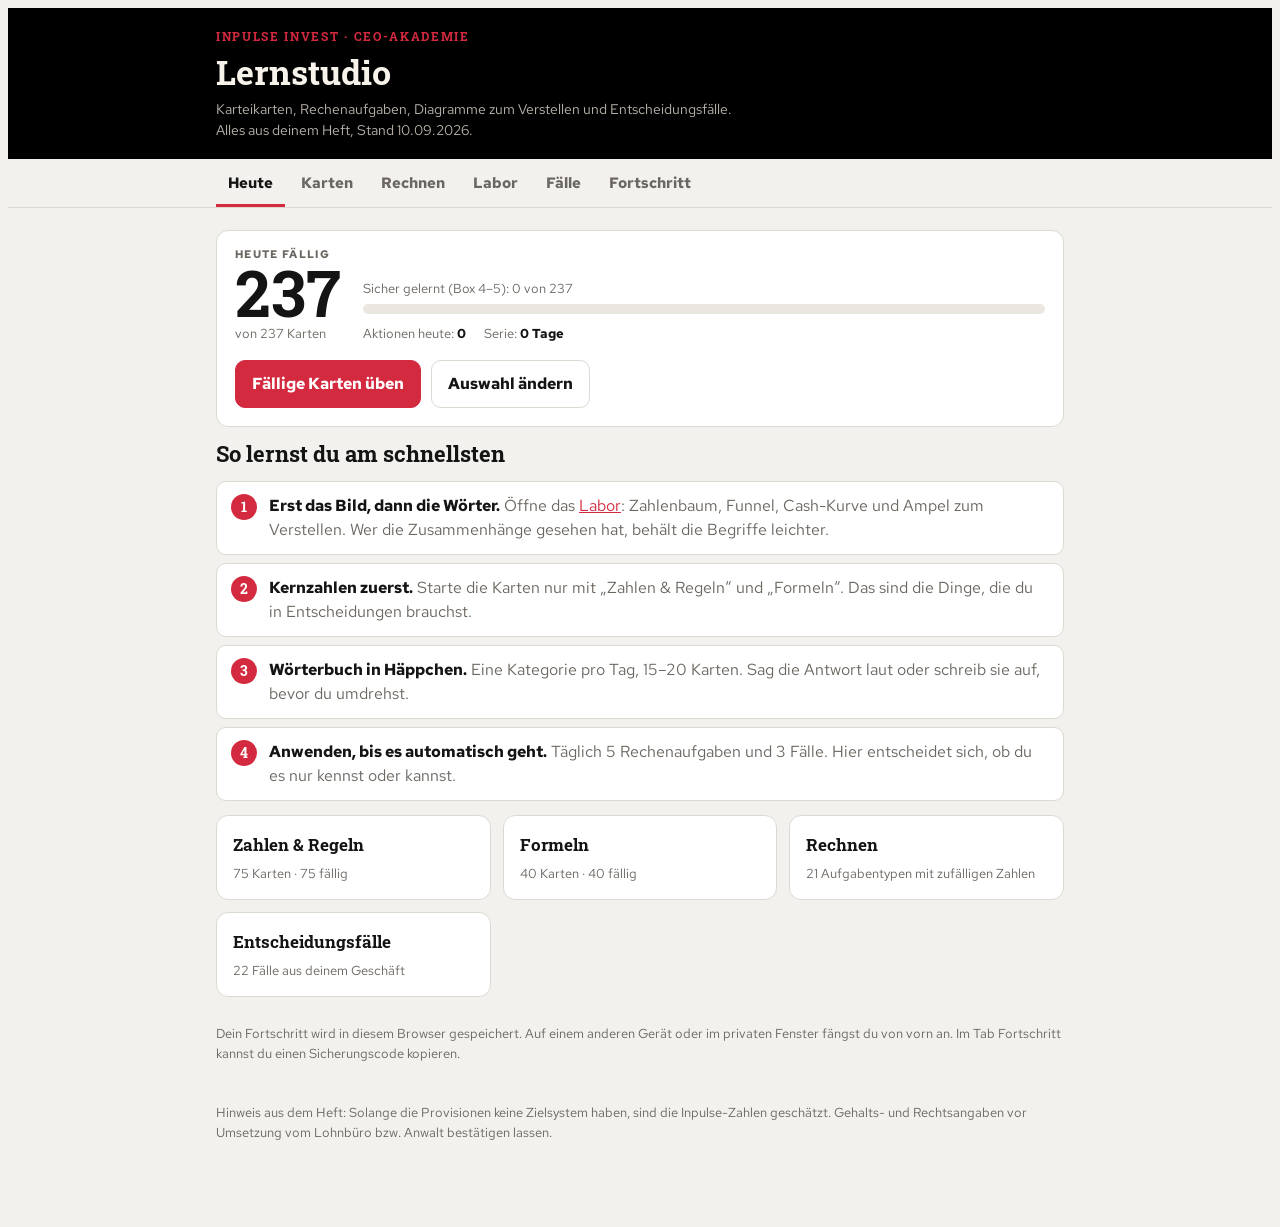
==== commit f8226e6f: "Lernstudio: Aufgabentyp Break-even in € (DB-Quote) ergänzt Co-Authored-By: Claude Sonnet 5.5 <norepl" ====
--- a/ceo-akademie-lernen/index.html
+++ b/ceo-akademie-lernen/index.html
@@ -395,6 +395,11 @@
 {id:"be",g:"Geld",name:"Break-even in Deals",make(){
   const F=R(15,40)*1000,d=pick([6000,7500,8280,9000]);
   return{q:`Fixkosten ${eur(F)} pro Monat, Deckungsbeitrag ${eur(d)} pro Deal. Wie viele Deals pro Monat brauchst du für den <b>Break-even</b>? (eine Nachkommastelle)`,unit:"Deals",ans:F/d,abs:.06,steps:[`Break-even = Fixkosten ÷ DB pro Deal`,`= ${eur(F)} ÷ ${eur(d)} = ${nf(F/d,1)} Deals`]}}},
+{id:"bee",g:"Geld",name:"Break-even in € (DB-Quote)",make(){
+  const q=pick([45,60,70,75]),F=R(12,40)*1000,be=F/(q/100);
+  if(Math.random()<.5){const deal=pick([7500,9000,12000]);return{q:`Fixkosten ${eur(F)} pro Monat, DB-Quote ${q} %. Wie hoch ist der <b>Break-even-Umsatz</b> in Euro? (Toleranz 1 %)`,unit:"€",ans:be,rel:.01,steps:[`Break-even in € = Fixkosten ÷ DB-Quote`,`= ${eur(F)} ÷ ${nf(q/100,2)} = ${eur(be)}`,`Rückweg in Deals bei ${eur(deal)} Umsatz pro Deal: ${eur(be)} ÷ ${eur(deal)} = ${nf(be/deal,1)} Deals`]}}
+  const d=pick([1500,3000,6300]),m=d/(q/100);
+  return{q:`Du buchst neue Fixkosten von ${eur(d)} pro Monat (Tool oder Mitarbeiter). Deine DB-Quote liegt bei ${q} %. Wie viel <b>zusätzlichen Umsatz</b> musst du pro Monat machen, um die neuen Fixkosten zu decken?`,unit:"€",ans:m,rel:.01,steps:[`Zusätzlicher Umsatz = neue Fixkosten ÷ DB-Quote`,`= ${eur(d)} ÷ ${nf(q/100,2)} = ${eur(m)}`,`Zur Kontrolle: ${eur(m)} × ${q} % = ${eur(d)} Deckungsbeitrag, genau die neuen Fixkosten`]}}},
 {id:"cac",g:"Kunden",name:"CAC aus dem Funnel",make(){
   const cpl=R(20,60,5),tq=R(15,30,5),sh=R(60,80,5),cl=R(20,35,5),ch=tq*sh*cl/1e6,cac=cpl/ch;
   return{q:`CPL ${eur(cpl)}, Lead→Termin ${tq} %, Show-Rate ${sh} %, Abschlussquote ${cl} %. Wie hoch ist der <b>CAC</b>?`,unit:"€",ans:cac,rel:.01,steps:[`Kette = ${tq/100} × ${sh/100} × ${cl/100} = ${nf(ch,4)}`,`CAC = CPL ÷ Kette = ${eur(cpl)} ÷ ${nf(ch,4)} = ${eur(cac)}`]}}},
@@ -428,7 +433,7 @@
   return{q:`Monatsumsatz ${eur(m)}, DSO ${d} Tage (rechne mit 30 Tagen pro Monat). Wie viel Geld steckt dauerhaft in offenen Forderungen?`,unit:"€",ans:x,rel:.01,steps:[`Umsatz pro Tag = ${eur(m)} ÷ 30 = ${eur(m/30)}`,`Gebunden = ${eur(m/30)} × ${d} Tage = ${eur(x)}`]}}},
 {id:"sich",g:"Finanzen",name:"Sicherheitsabstand",make(){
   const F=R(8,20)*1000,q=pick([40,45,50,60]),be=F/(q/100),ist=Math.round(be*pick([1.2,1.3,1.5])/1000)*1000,s=(ist-be)/ist*100;
-  return{q:`Fixkosten ${eur(F)}, DB-Quote ${q} %, Ist-Umsatz ${eur(ist)}. Wie hoch ist der <b>Sicherheitsabstand</b> in Prozent? (eine Nachkommastelle)`,unit:"%",ans:s,abs:.15,steps:[`Break-even-Umsatz = ${eur(F)} ÷ ${q/100} = ${eur(be)}`,`Abstand = (${eur(ist)} − ${eur(be)}) ÷ ${eur(ist)} = ${nf(s,1)} %`]}}},
+  return{q:`Fixkosten ${eur(F)}, DB-Quote ${q} %, Ist-Umsatz ${eur(ist)}. Wie hoch ist der <b>Sicherheitsabstand</b> in Prozent? (eine Nachkommastelle)`,unit:"%",ans:s,abs:.15,steps:[`Break-even-Umsatz = ${eur(F)} ÷ ${nf(q/100,2)} = ${eur(be)}`,`Abstand = (${eur(ist)} − ${eur(be)}) ÷ ${eur(ist)} = ${nf(s,1)} %`]}}},
 {id:"pipe",g:"Vertrieb",name:"Gewichtete Pipeline",make(){
   const n1=R(10,30,5),n2=R(5,15,5),n3=R(2,8),v=[4000,4000,5000],x=n1*v[0]*.1+n2*v[1]*.25+n3*v[2]*.5;
   return{q:`Pipeline: ${n1} Deals im Status „Termin vereinbart“ (10 %, je 4.000 €), ${n2} Deals „Erstgespräch geführt“ (25 %, je 4.000 €), ${n3} Deals „Konzept präsentiert“ (50 %, je 5.000 €). Wie hoch ist die <b>gewichtete Pipeline</b>?`,unit:"€",ans:x,steps:[`${n1} × 4.000 € × 10 % = ${eur(n1*400)}`,`${n2} × 4.000 € × 25 % = ${eur(n2*1000)}`,`${n3} × 5.000 € × 50 % = ${eur(n3*2500)}`,`Summe = ${eur(x)}`]}}},
